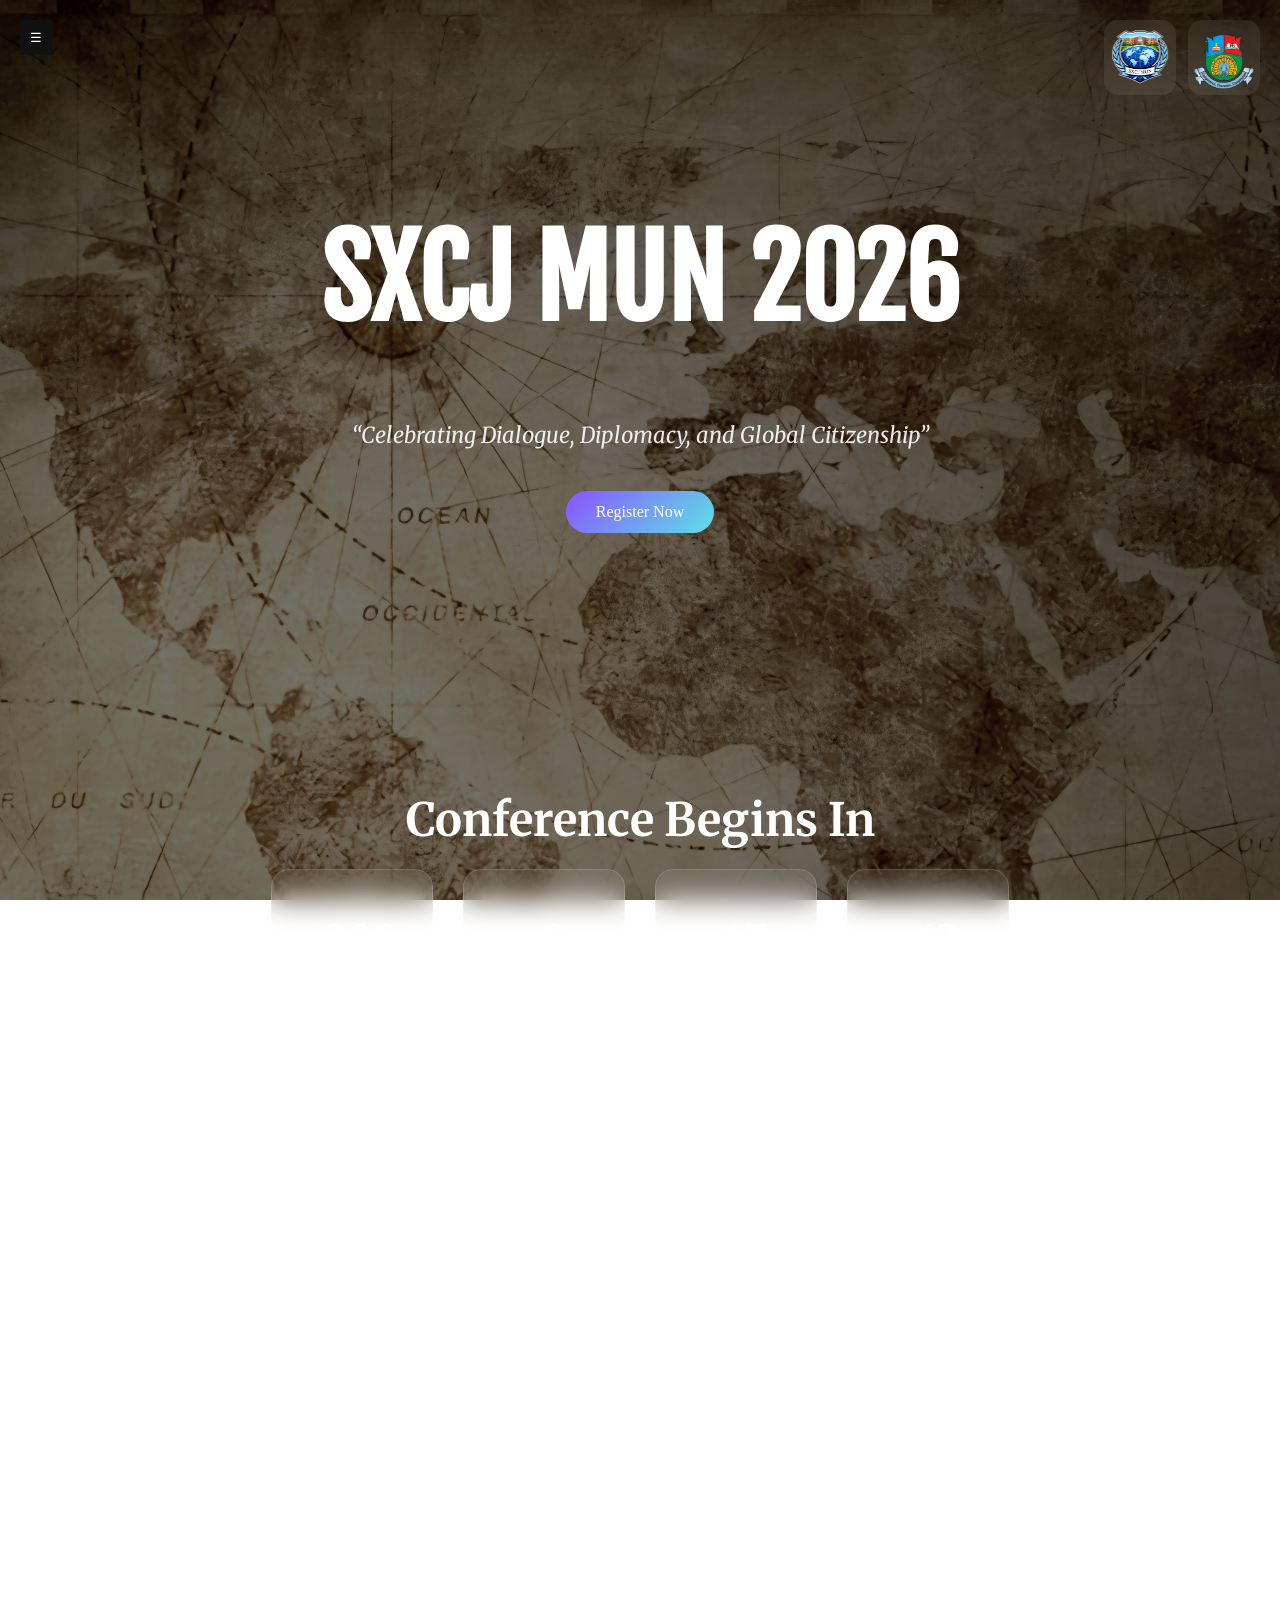
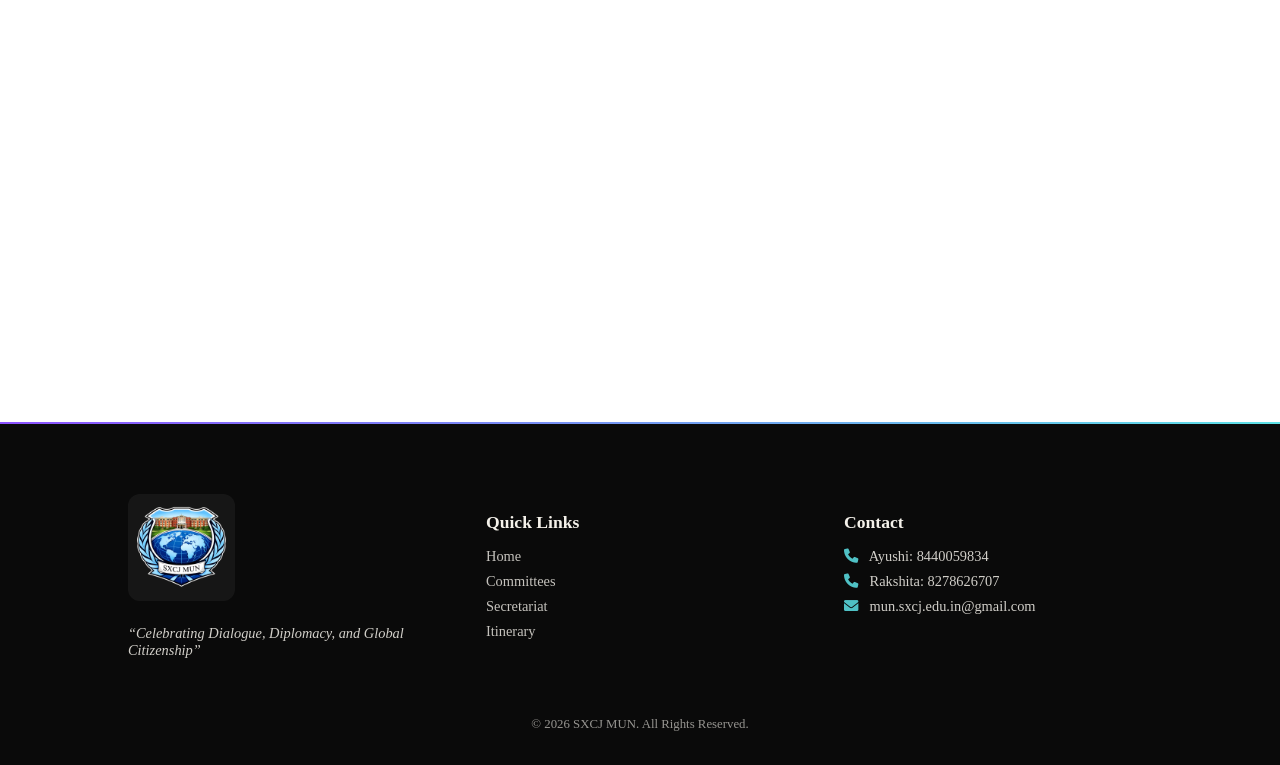
==== index.html @ 2cc781ab "Add files via upload" ====
<!DOCTYPE html>
<html>
<head>
<meta name="viewport" content="width=device-width, initial-scale=1.0">
<title>SXCJ MUN 2026</title>

<link rel="stylesheet" href="https://cdnjs.cloudflare.com/ajax/libs/font-awesome/6.0.0/css/all.min.css">
<link href="https://fonts.googleapis.com/css2?family=Fjalla+One&display=swap" rel="stylesheet">
<link href="https://fonts.googleapis.com/css2?family=Merriweather:ital,opsz,wght@0,18..144,300..900;1,18..144,300..900&display=swap" rel="stylesheet">
<link href="https://fonts.googleapis.com/css2?family=Noto+Serif+Hentaigana:wght@200..900&display=swap" rel="stylesheet">

<link rel="stylesheet" href="style.css">

<style>

/* BASE */
body {
  margin:0;
  font-family: 'Georgia', serif;
  color:#fff;
  scroll-behavior:smooth;
}

/* BACKGROUND */
.bg {
  position:fixed;
  top:0;
  left:0;
  width:100%;
  height:100%;
  background: url("IMG-20260430-WA0004.jpg") center/cover no-repeat;
  z-index:-2;
}

.bg::after {
  content:"";
  position:absolute;
  width:100%;
  height:100%;
  background:rgba(0,0,0,0.55);
}

/* GLASS */
.glass {
  background: rgba(255,255,255,0.08);
  backdrop-filter: blur(14px);
  border:1px solid rgba(255,255,255,0.15);
  border-radius:18px;
}

/* TOP LOGOS */
.top-logos {
  position: fixed;
  top: 20px;
  right: 20px;
  display: flex;
  gap: 12px;
  z-index: 1500;
}

.top-logos img {
  width: 60px;
  background: rgba(255,255,255,0.08);
  padding: 6px;
  border-radius: 14px;
  backdrop-filter: blur(8px);
  transition: 0.35s;
}

.top-logos img:hover {
  transform: translateY(-5px) scale(1.1);
  box-shadow: 0 12px 30px rgba(92,225,230,0.45);
}

/* SIDEBAR LOGO */
.logo-container {
  text-align:center;
  margin-bottom:35px;
}

.logo-container img {
  width:85px;
  background: rgba(255,255,255,0.08);
  padding:6px;
  border-radius:14px;
  backdrop-filter: blur(8px);
  transition:0.3s;
}

.logo-container img:hover {
  transform:scale(1.08);
  box-shadow:0 10px 25px rgba(140,82,255,0.4);
}

/* FOOTER LOGO */
.footer-logo {
  width:95px;
  margin-bottom:12px;
  background: rgba(255,255,255,0.05);
  padding:6px;
  border-radius:12px;
  transition:0.3s;
}

.footer-logo:hover {
  transform:scale(1.05);
  box-shadow:0 10px 25px rgba(255,255,255,0.25);
}

/* HEADER */
header {
  padding:140px 20px;
  text-align:center;
}

header h1 {
  font-family:"Fjalla One", sans-serif;
  font-size:108px;
}

header p {
  font-family:"Merriweather", serif;
  font-size:22px;
  font-style:italic;
  opacity:0.9;
}

/* TEXT */
h2 {
  font-family:"Merriweather", serif;
  font-size:46px;
  margin-bottom:20px;
}

.box h3 {
  font-family:"Noto Serif Hentaigana", serif;
  font-size:30px;
}

.box p,
section p {
  font-family:"Noto Serif Hentaigana", serif;
  font-size:18px;
  line-height:1.8;
}

/* BUTTON */
.btn {
  display:inline-block;
  margin-top:20px;
  padding:12px 30px;
  border-radius:30px;
  background:linear-gradient(135deg,#8c52ff,#5ce1e6);
  color:#fff;
  text-decoration:none;
}

/* SECTIONS */
section {
  padding:80px 20px;
  max-width:1000px;
  margin:auto;
}

/* COUNTDOWN */
#countdown {
  display:flex;
  justify-content:center;
  gap:30px;
  flex-wrap:wrap;
}

.time-box {
  width:160px;
  height:160px;
  display:flex;
  flex-direction:column;
  align-items:center;
  justify-content:center;
}

.time-box span {
  font-size:48px;
  font-weight:bold;
}

.label {
  font-size:18px;
}

/* CARDS */
.participate {
  display:flex;
  justify-content:center;
  flex-wrap:wrap;
  gap:30px;
}

.box {
  width:260px;
  padding:25px;
}

/* MOBILE */
@media (max-width:768px){
  .top-logos img { width:42px; }
}

</style>
</head>

<body>

<div class="bg"></div>

<!-- TOP RIGHT LOGOS -->
<div class="top-logos">
  <img src="logo1.png">
  <img src="logo2.png">
</div>

<button id="toggleBtn" onclick="toggleSidebar()">☰</button>

<div class="sidebar" id="sidebar">

  <!-- SIDEBAR LOGO -->
  <div class="logo-container">
    <img src="logo1.png">
  </div>

  <a href="index.html" class="active"><i class="fas fa-home"></i> Home</a>
  <a href="committees.html"><i class="fas fa-users"></i> Committees</a>
  <a href="secretariat.html"><i class="fas fa-user-tie"></i> Secretariat</a>
  <a href="itinerary.html"><i class="fas fa-user-tie"></i> Itinerary</a>
</div>

<div class="overlay" id="overlay" onclick="toggleSidebar()"></div>

<header>
  <h1>SXCJ MUN 2026</h1>
  <p>“Celebrating Dialogue, Diplomacy, and Global Citizenship”</p>
  <a class="btn">Register Now</a>
</header>

<section>
  <h2 style="text-align:center;">Conference Begins In</h2>

  <div id="countdown">
    <div class="time-box glass"><span id="days">0</span><div class="label">DAYS</div></div>
    <div class="time-box glass"><span id="hours">0</span><div class="label">HOURS</div></div>
    <div class="time-box glass"><span id="minutes">0</span><div class="label">MINUTES</div></div>
    <div class="time-box glass"><span id="seconds">0</span><div class="label">SECONDS</div></div>
  </div>
</section>

<section>
  <h2>About Us</h2>
  <div class="glass" style="padding:25px;">
    <p>
      SXCJ Model United Nations is a platform where diplomacy meets intellect...
    </p>
  </div>
</section>

<section>
  <h2>Why Participate?</h2>

  <div class="participate">
    <div class="box glass">
      <h3>Leadership</h3>
      <p>From driving negotiations...</p>
    </div>

    <div class="box glass">
      <h3>Exposure</h3>
      <p>SXCJ MUN is designed...</p>
    </div>

    <div class="box glass">
      <h3>Confidence</h3>
      <p>The transformation is undeniable...</p>
    </div>
  </div>
</section>

<footer class="footer">

  <div class="footer-container">

    <div class="footer-col">
      <img src="logo1.png" class="footer-logo">
      <p class="tagline">“Celebrating Dialogue, Diplomacy, and Global Citizenship”</p>
    </div>

    <div class="footer-col">
      <h3>Quick Links</h3>
      <a href="index.html">Home</a>
      <a href="committees.html">Committees</a>
      <a href="secretariat.html">Secretariat</a>
      <a href="itinerary.html">Itinerary</a>
    </div>

    <div class="footer-col">
      <h3>Contact</h3>
      <p><i class="fas fa-phone"></i> Ayushi: 8440059834</p>
      <p><i class="fas fa-phone"></i> Rakshita: 8278626707</p>
      <p><i class="fas fa-envelope"></i> mun.sxcj.edu.in@gmail.com</p>
    </div>

  </div>

  <div class="footer-bottom">
    <p>© 2026 SXCJ MUN. All Rights Reserved.</p>
  </div>

</footer>

<script>
function toggleSidebar(){
  document.getElementById("sidebar").classList.toggle("active");
  document.getElementById("overlay").classList.toggle("active");
}

var countDownDate = new Date("May 15, 2026 00:00:00").getTime();

setInterval(function(){
  var now = new Date().getTime();
  var d = countDownDate - now;

  document.getElementById("days").innerHTML = Math.floor(d/(1000*60*60*24));
  document.getElementById("hours").innerHTML = Math.floor((d%(1000*60*60*24))/(1000*60*60));
  document.getElementById("minutes").innerHTML = Math.floor((d%(1000*60*60))/(1000*60));
  document.getElementById("seconds").innerHTML = Math.floor((d%(1000*60))/1000);
},1000);
</script>

</body>
</html>
---- style.css ----
.footer {
  background: #0a0a0a;
  color: #f4f1ea;
  padding: 70px 10% 20px;
  border-top: 2px solid transparent;
  border-image: linear-gradient(to right, #8c52ff, #5ce1e6) 1;
}

.footer-container {
  display: flex;
  justify-content: space-between;
  flex-wrap: wrap;
  gap: 50px;
}

.footer-col {
  flex: 1;
  min-width: 220px;
}

/* BRAND */
.footer-col h2 {
  font-size: 1.8rem;
  margin-bottom: 10px;
}

.tagline {
  font-size: 0.95rem;
  opacity: 0.8;
  font-style: italic;
}

/* HEADINGS */
.footer-col h3 {
  margin-bottom: 15px;
  font-size: 1.1rem;
}

/* LINKS */
.footer-col a {
  display: block;
  color: #f4f1ea;
  text-decoration: none;
  margin: 8px 0;
  font-size: 0.9rem;
  opacity: 0.8;
  transition: 0.3s;
}

.footer-col a:hover {
  opacity: 1;
  color: #5ce1e6;
  transform: translateX(6px);
}

/* CONTACT TEXT */
.footer-col p {
  font-size: 0.9rem;
  margin: 8px 0;
  opacity: 0.85;
}

.footer-col i {
  margin-right: 8px;
  color: #5ce1e6;
}

/* INSTAGRAM SPECIAL */
.insta {
  margin-top: 10px;
}

.insta:hover {
  color: #8c52ff !important;
}

/* BOTTOM */
.footer-bottom {
  text-align: center;
  margin-top: 50px;
  font-size: 0.8rem;
  opacity: 0.6;
}

/* RESPONSIVE */
@media (max-width: 768px) {
  .footer-container {
    flex-direction: column;
    gap: 30px;
  }
}

/* SIDEBAR */
.sidebar {
  position: fixed;
  top: 0;
  left: 0;
  width: 220px;
  height: 100%;
  background: #111;
  padding: 40px 20px;
  transform: translateX(-100%);
  transition: 0.3s ease;
  z-index: 1000;
}

.sidebar.active {
  transform: translateX(0);
}

.sidebar .logo {
  color: #f4f1ea;
  margin-bottom: 40px;
}

.sidebar a {
  display: block;
  color: #f4f1ea;
  margin: 15px 0;
  text-decoration: none;
  transition: 0.3s;
  font-size: 20px;
  opacity: 0.8;
}

.sidebar a:hover {
  opacity: 1;
  transform: translateX(5px);
}

.sidebar a.active {
  color:#c2a47e;
  font-weight:bold;
}

/* TOGGLE BUTTON */
#toggleBtn {
  position: fixed;
  top: 20px;
  left: 20px;
  z-index: 2000;
  background: #111;
  color: white;
  border: none;
  padding: 10px;
  cursor: pointer;
}

/* OVERLAY */
.overlay {
  position: fixed;
  inset: 0;
  background: rgba(0,0,0,0.5);

  opacity: 0;
  pointer-events: none;
  transition: 0.3s;

  z-index: 900;
}

.overlay.active {
  opacity: 1;
  pointer-events: all;
}

/* MOBILE OPTIMIZATION */
@media (max-width: 768px) {
  .sidebar {
    width: 75%;
  }
}

/* GLOBAL BACKGROUND */
body {
  margin: 0;
  font-family: 'Georgia', serif;
  color: #111;

  background: linear-gradient(rgba(244,241,234,0.88), rgba(235,231,222,0.92)),
              url('IMG-20260430-WA0004.jpg') no-repeat center center / cover;

  background-attachment: fixed; /* parallax effect */
}

/* OPTIONAL: SMOOTHER SCROLL LOOK */
body::before {
  content: "";
  position: fixed;
  top: -10%;
  left: -10%;
  width: 120%;
  height: 120%;
  background: url('bg.jpg') no-repeat center center / cover;
  opacity: 0.15;
  z-index: -1;
  animation: slowMove 40s linear infinite;
}

/* VERY SUBTLE MOTION */
@keyframes slowMove {
  0% { transform: scale(1) translateY(0); }
  50% { transform: scale(1.05) translateY(-20px); }
  100% { transform: scale(1) translateY(0); }
}
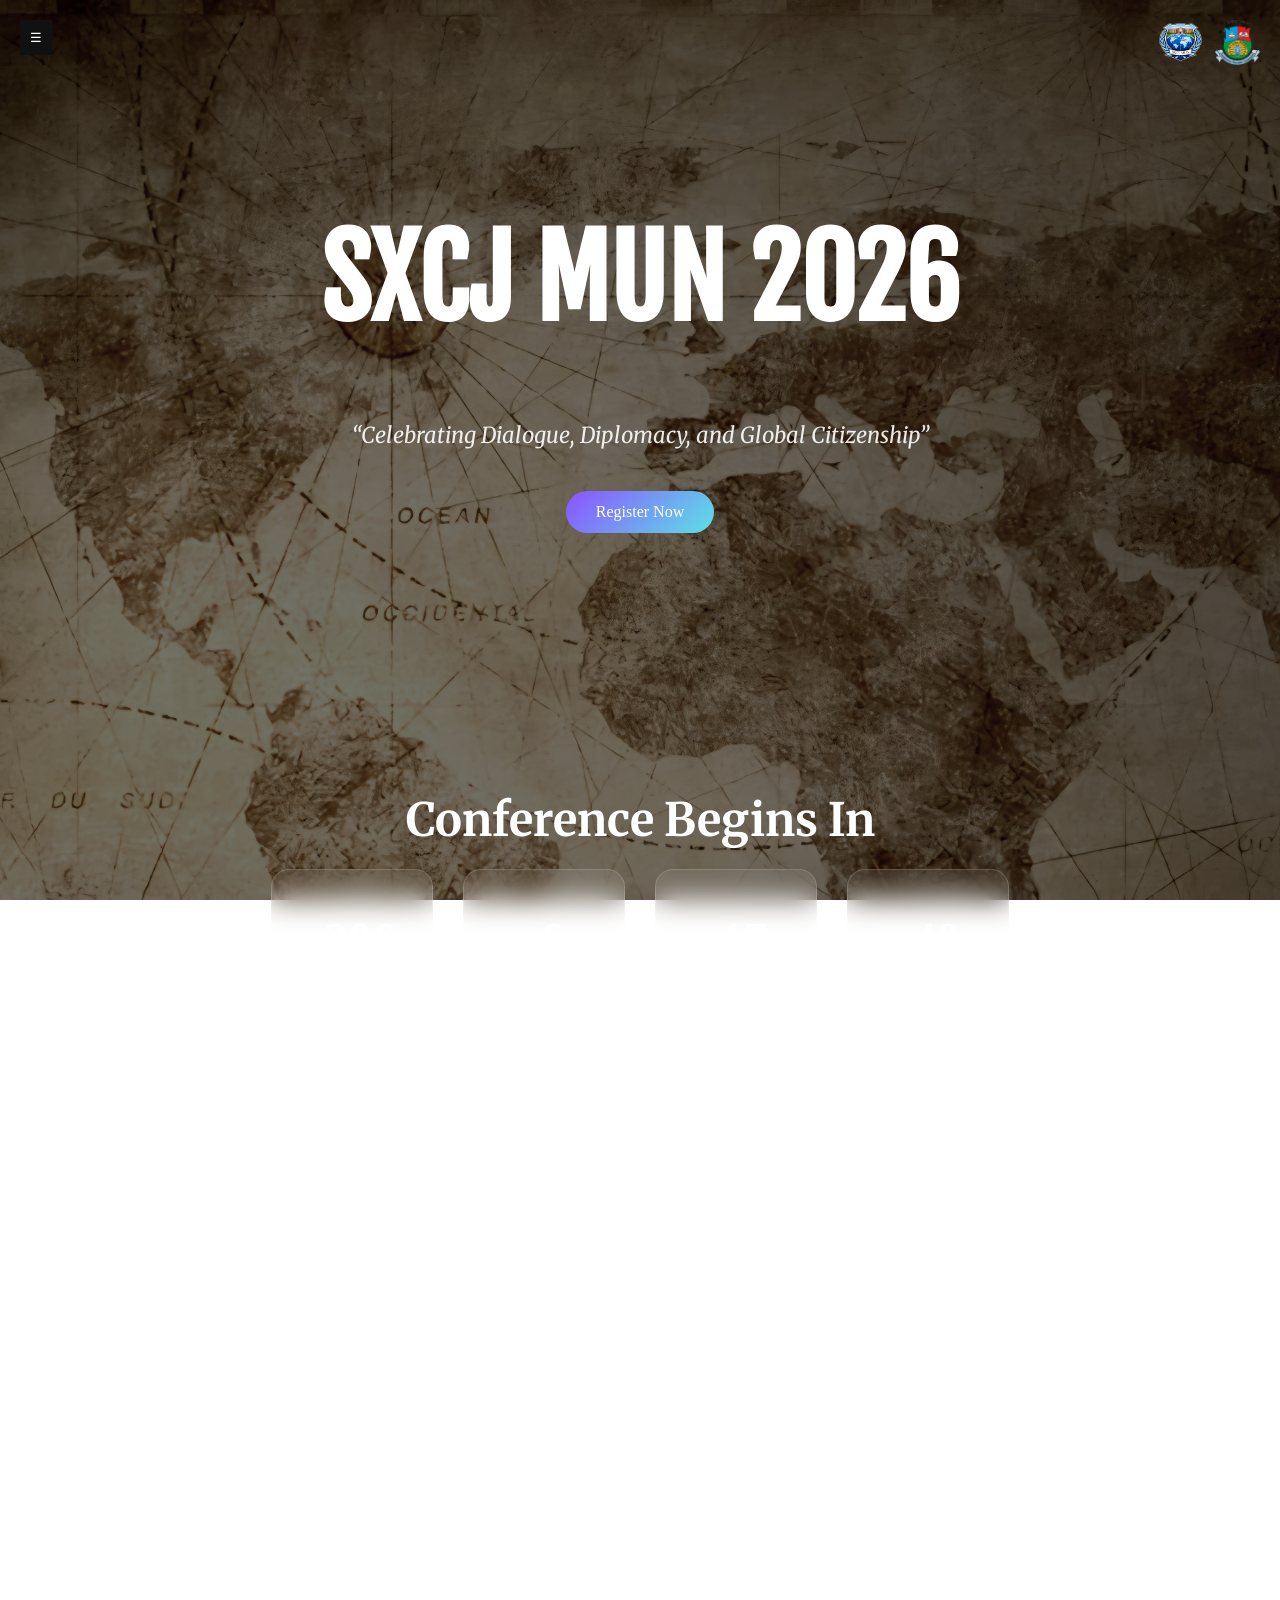
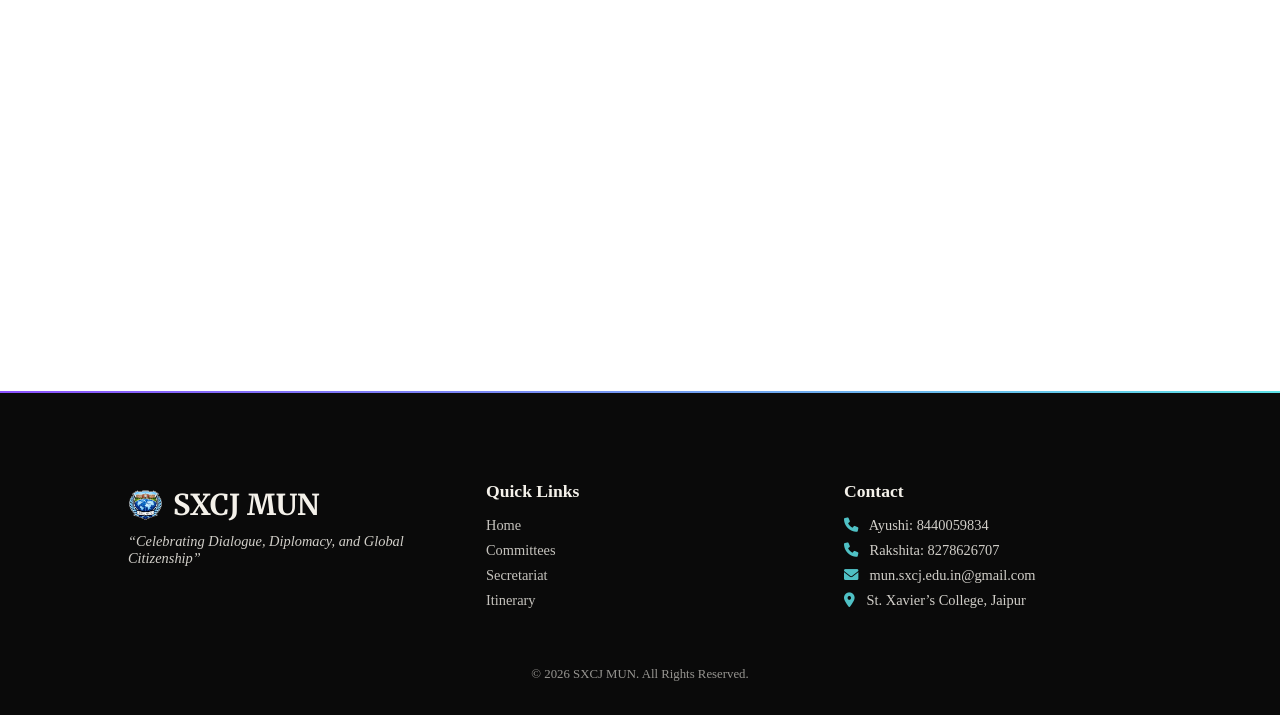
==== commit 55663ed9: "Add files via upload" ====
--- a/index.html
+++ b/index.html
@@ -5,9 +5,10 @@
 <title>SXCJ MUN 2026</title>
 
 <link rel="stylesheet" href="https://cdnjs.cloudflare.com/ajax/libs/font-awesome/6.0.0/css/all.min.css">
+
 <link href="https://fonts.googleapis.com/css2?family=Fjalla+One&display=swap" rel="stylesheet">
-<link href="https://fonts.googleapis.com/css2?family=Merriweather:ital,opsz,wght@0,18..144,300..900;1,18..144,300..900&display=swap" rel="stylesheet">
-<link href="https://fonts.googleapis.com/css2?family=Noto+Serif+Hentaigana:wght@200..900&display=swap" rel="stylesheet">
+<link href="https://fonts.googleapis.com/css2?family=Merriweather&display=swap" rel="stylesheet">
+<link href="https://fonts.googleapis.com/css2?family=Noto+Serif+Hentaigana&display=swap" rel="stylesheet">
 
 <link rel="stylesheet" href="style.css">
 
@@ -40,6 +41,42 @@
   background:rgba(0,0,0,0.55);
 }
 
+/* LOGO COMMON */
+.logo-img {
+  width:35px;
+  height:35px;
+  object-fit:contain;
+  margin-right:10px;
+  transition:0.3s;
+}
+
+.logo-img:hover {
+  transform:scale(1.1);
+  filter: drop-shadow(0 0 8px rgba(140,82,255,0.7));
+}
+
+/* TOP RIGHT LOGOS */
+.top-logos {
+  position:fixed;
+  top:20px;
+  right:20px;
+  display:flex;
+  gap:12px;
+  z-index:2000;
+}
+
+.top-logos img {
+  width:45px;
+  height:45px;
+  border-radius:10px;
+  transition:0.3s;
+}
+
+.top-logos img:hover {
+  transform:scale(1.15);
+  box-shadow:0 0 20px rgba(92,225,230,0.7);
+}
+
 /* GLASS */
 .glass {
   background: rgba(255,255,255,0.08);
@@ -48,65 +85,6 @@
   border-radius:18px;
 }
 
-/* TOP LOGOS */
-.top-logos {
-  position: fixed;
-  top: 20px;
-  right: 20px;
-  display: flex;
-  gap: 12px;
-  z-index: 1500;
-}
-
-.top-logos img {
-  width: 60px;
-  background: rgba(255,255,255,0.08);
-  padding: 6px;
-  border-radius: 14px;
-  backdrop-filter: blur(8px);
-  transition: 0.35s;
-}
-
-.top-logos img:hover {
-  transform: translateY(-5px) scale(1.1);
-  box-shadow: 0 12px 30px rgba(92,225,230,0.45);
-}
-
-/* SIDEBAR LOGO */
-.logo-container {
-  text-align:center;
-  margin-bottom:35px;
-}
-
-.logo-container img {
-  width:85px;
-  background: rgba(255,255,255,0.08);
-  padding:6px;
-  border-radius:14px;
-  backdrop-filter: blur(8px);
-  transition:0.3s;
-}
-
-.logo-container img:hover {
-  transform:scale(1.08);
-  box-shadow:0 10px 25px rgba(140,82,255,0.4);
-}
-
-/* FOOTER LOGO */
-.footer-logo {
-  width:95px;
-  margin-bottom:12px;
-  background: rgba(255,255,255,0.05);
-  padding:6px;
-  border-radius:12px;
-  transition:0.3s;
-}
-
-.footer-logo:hover {
-  transform:scale(1.05);
-  box-shadow:0 10px 25px rgba(255,255,255,0.25);
-}
-
 /* HEADER */
 header {
   padding:140px 20px;
@@ -114,34 +92,22 @@
 }
 
 header h1 {
-  font-family:"Fjalla One", sans-serif;
+  font-family: "Fjalla One", sans-serif;
   font-size:108px;
 }
 
 header p {
-  font-family:"Merriweather", serif;
+  font-family: "Merriweather", serif;
   font-size:22px;
+  opacity:0.9;
   font-style:italic;
-  opacity:0.9;
-}
-
-/* TEXT */
+}
+
+/* HEADINGS */
 h2 {
-  font-family:"Merriweather", serif;
+  font-family: "Merriweather", serif;
   font-size:46px;
   margin-bottom:20px;
-}
-
-.box h3 {
-  font-family:"Noto Serif Hentaigana", serif;
-  font-size:30px;
-}
-
-.box p,
-section p {
-  font-family:"Noto Serif Hentaigana", serif;
-  font-size:18px;
-  line-height:1.8;
 }
 
 /* BUTTON */
@@ -153,6 +119,11 @@
   background:linear-gradient(135deg,#8c52ff,#5ce1e6);
   color:#fff;
   text-decoration:none;
+  transition:0.3s;
+}
+
+.btn:hover {
+  transform:translateY(-4px);
 }
 
 /* SECTIONS */
@@ -177,6 +148,11 @@
   flex-direction:column;
   align-items:center;
   justify-content:center;
+  transition:0.3s;
+}
+
+.time-box:hover {
+  transform:translateY(-8px) scale(1.05);
 }
 
 .time-box span {
@@ -186,6 +162,7 @@
 
 .label {
   font-size:18px;
+  opacity:0.8;
 }
 
 /* CARDS */
@@ -199,11 +176,32 @@
 .box {
   width:260px;
   padding:25px;
-}
-
-/* MOBILE */
-@media (max-width:768px){
-  .top-logos img { width:42px; }
+  transition:0.3s;
+}
+
+.box:hover {
+  transform:translateY(-10px) scale(1.03);
+}
+
+.box h3 {
+  font-family: "Noto Serif Hentaigana", serif;
+  font-size:30px;
+}
+
+.box p {
+  font-family: "Noto Serif Hentaigana", serif;
+  font-size:18px;
+}
+
+/* SIDEBAR LOGO ALIGN */
+.logo {
+  display:flex;
+  align-items:center;
+}
+
+.footer-col h2 {
+  display:flex;
+  align-items:center;
 }
 
 </style>
@@ -221,12 +219,12 @@
 
 <button id="toggleBtn" onclick="toggleSidebar()">☰</button>
 
+<!-- SIDEBAR -->
 <div class="sidebar" id="sidebar">
-
-  <!-- SIDEBAR LOGO -->
-  <div class="logo-container">
-    <img src="logo1.png">
-  </div>
+  <h2 class="logo">
+    <img src="logo1.png" class="logo-img">
+    SXCJ
+  </h2>
 
   <a href="index.html" class="active"><i class="fas fa-home"></i> Home</a>
   <a href="committees.html"><i class="fas fa-users"></i> Committees</a>
@@ -236,12 +234,14 @@
 
 <div class="overlay" id="overlay" onclick="toggleSidebar()"></div>
 
+<!-- HEADER -->
 <header>
   <h1>SXCJ MUN 2026</h1>
   <p>“Celebrating Dialogue, Diplomacy, and Global Citizenship”</p>
   <a class="btn">Register Now</a>
 </header>
 
+<!-- COUNTDOWN -->
 <section>
   <h2 style="text-align:center;">Conference Begins In</h2>
 
@@ -253,6 +253,7 @@
   </div>
 </section>
 
+<!-- ABOUT -->
 <section>
   <h2>About Us</h2>
   <div class="glass" style="padding:25px;">
@@ -262,33 +263,37 @@
   </div>
 </section>
 
+<!-- WHY -->
 <section>
   <h2>Why Participate?</h2>
 
   <div class="participate">
     <div class="box glass">
       <h3>Leadership</h3>
-      <p>From driving negotiations...</p>
+      <p>Drive negotiations and shape outcomes.</p>
     </div>
 
     <div class="box glass">
       <h3>Exposure</h3>
-      <p>SXCJ MUN is designed...</p>
+      <p>Engage with diverse global perspectives.</p>
     </div>
 
     <div class="box glass">
       <h3>Confidence</h3>
-      <p>The transformation is undeniable...</p>
+      <p>Speak with clarity and conviction.</p>
     </div>
   </div>
 </section>
 
+<!-- FOOTER -->
 <footer class="footer">
-
   <div class="footer-container">
 
     <div class="footer-col">
-      <img src="logo1.png" class="footer-logo">
+      <h2>
+        <img src="logo1.png" class="logo-img">
+        SXCJ MUN
+      </h2>
       <p class="tagline">“Celebrating Dialogue, Diplomacy, and Global Citizenship”</p>
     </div>
 
@@ -305,6 +310,7 @@
       <p><i class="fas fa-phone"></i> Ayushi: 8440059834</p>
       <p><i class="fas fa-phone"></i> Rakshita: 8278626707</p>
       <p><i class="fas fa-envelope"></i> mun.sxcj.edu.in@gmail.com</p>
+      <p><i class="fas fa-map-marker-alt"></i> St. Xavier’s College, Jaipur</p>
     </div>
 
   </div>
@@ -312,7 +318,6 @@
   <div class="footer-bottom">
     <p>© 2026 SXCJ MUN. All Rights Reserved.</p>
   </div>
-
 </footer>
 
 <script>
@@ -321,6 +326,7 @@
   document.getElementById("overlay").classList.toggle("active");
 }
 
+/* COUNTDOWN */
 var countDownDate = new Date("May 15, 2026 00:00:00").getTime();
 
 setInterval(function(){
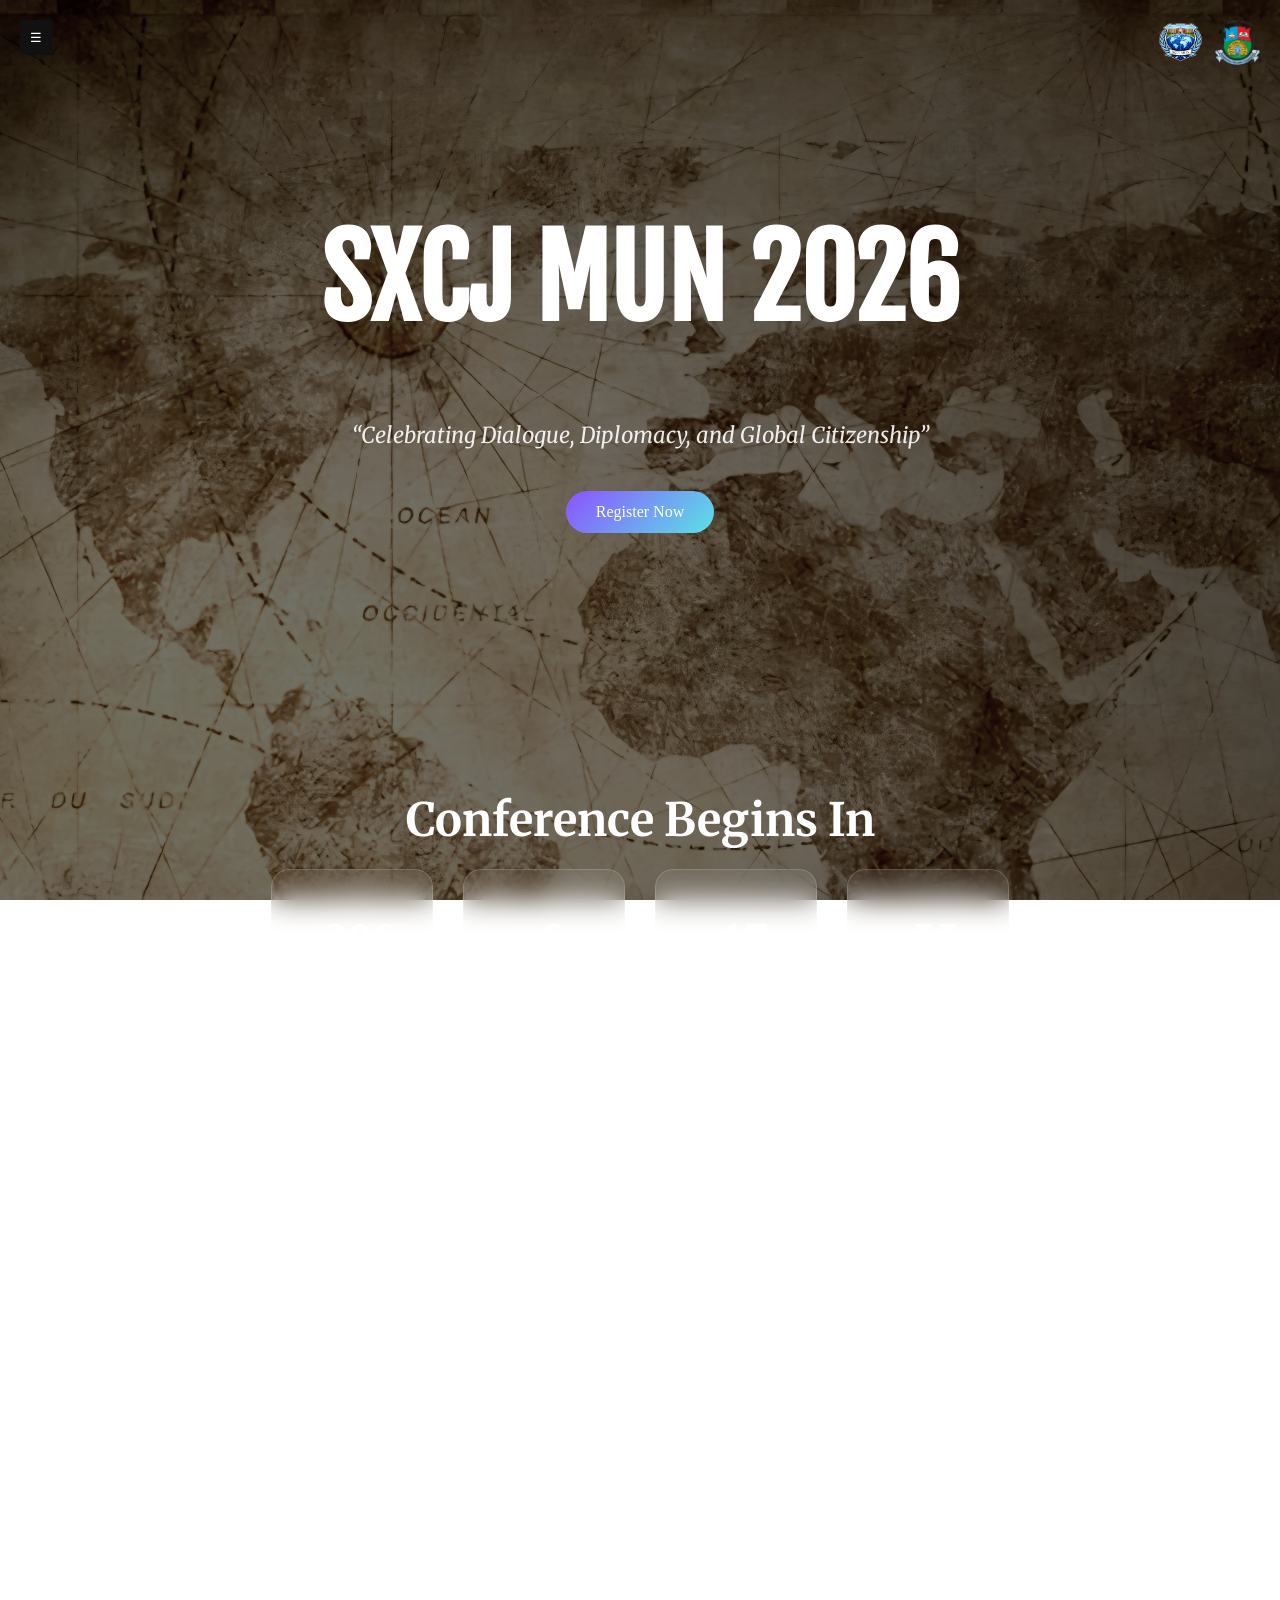
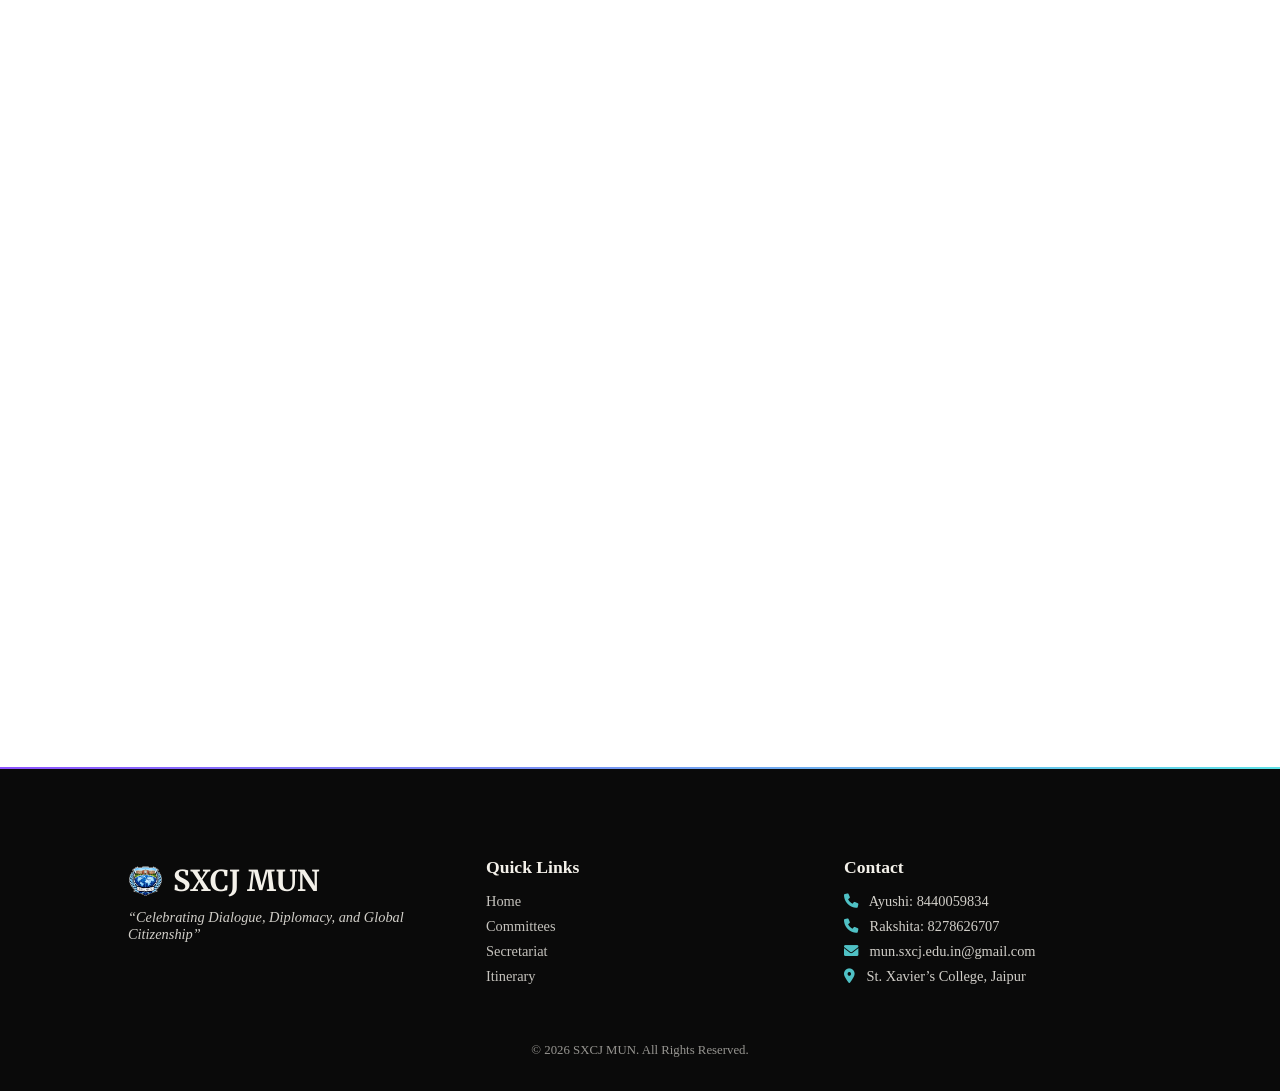
==== commit 6131408a: "Add files via upload" ====
--- a/index.html
+++ b/index.html
@@ -229,7 +229,7 @@
   <a href="index.html" class="active"><i class="fas fa-home"></i> Home</a>
   <a href="committees.html"><i class="fas fa-users"></i> Committees</a>
   <a href="secretariat.html"><i class="fas fa-user-tie"></i> Secretariat</a>
-  <a href="itinerary.html"><i class="fas fa-user-tie"></i> Itinerary</a>
+  <a href="itinerary.html"><i class="fas fa-clock"></i> Itinerary</a>
 </div>
 
 <div class="overlay" id="overlay" onclick="toggleSidebar()"></div>
@@ -258,8 +258,15 @@
   <h2>About Us</h2>
   <div class="glass" style="padding:25px;">
     <p>
-      SXCJ Model United Nations is a platform where diplomacy meets intellect...
+      SXCJ Model United Nations is a platform where diplomacy meets intellect, creating an environment that goes far beyond conventional discussions. It brings together individuals who are not only aware of global affairs but are also eager to engage with them in a meaningful and analytical way. Here, delegates step into the roles of international representatives, immersing themselves in the complexities of world politics, policy-making, and negotiation.
     </p>
+     <p>
+ Throughout the conference, delegates engage deeply with pressing global issues, examining them from multiple perspectives and understanding the nuances that shape international decisions. The emphasis is not just on speaking, but on listening, evaluating, and responding with clarity and purpose. Debates are dynamic and thought-provoking, encouraging participants to challenge ideas, defend their positions, and adapt to evolving discussions.
+    </p>
+     <p>
+      At its core, SXCJ Model United Nations is a space where ideas are tested, perspectives are broadened, and individuals grow into more confident, informed, and articulate thinkers.
+    </p>
+
   </div>
 </section>
 
@@ -270,17 +277,17 @@
   <div class="participate">
     <div class="box glass">
       <h3>Leadership</h3>
-      <p>Drive negotiations and shape outcomes.</p>
+      <p>From driving negotiations to shaping resolutions that actually reflect your ideas, you’ll find yourself making decisions, influencing others, and taking charge in ways that feel real and impactful.</p>
     </div>
 
     <div class="box glass">
       <h3>Exposure</h3>
-      <p>Engage with diverse global perspectives.</p>
+      <p>SXCJ MUN is designed to push you beyond the familiar. You won’t just discuss global issues, you’ll engage with diverse perspectives, challenge your assumptions, and learn to think like a diplomat.</p>
     </div>
 
     <div class="box glass">
       <h3>Confidence</h3>
-      <p>Speak with clarity and conviction.</p>
+      <p>The transformation is undeniable. The first speech might feel intimidating, but by the end, you’ll be speaking with clarity, conviction, and presence. You’ll learn to defend your ideas, handle pressure, and own your voice.</p>
     </div>
   </div>
 </section>
--- a/style.css
+++ b/style.css
@@ -202,4 +202,29 @@
   0% { transform: scale(1) translateY(0); }
   50% { transform: scale(1.05) translateY(-20px); }
   100% { transform: scale(1) translateY(0); }
-}+}
+
+/* LOGO COMMON */
+.logo-img {
+  width:35px;
+  height:35px;
+  object-fit:contain;
+  margin-right:10px;
+  transition:0.3s;
+}
+
+.logo-img:hover {
+  transform:scale(1.1);
+  filter: drop-shadow(0 0 8px rgba(140,82,255,0.7));
+}
+
+/* SIDEBAR LOGO ALIGN */
+.logo {
+  display:flex;
+  align-items:center;
+}
+
+.footer-col h2 {
+  display:flex;
+  align-items:center;
+}
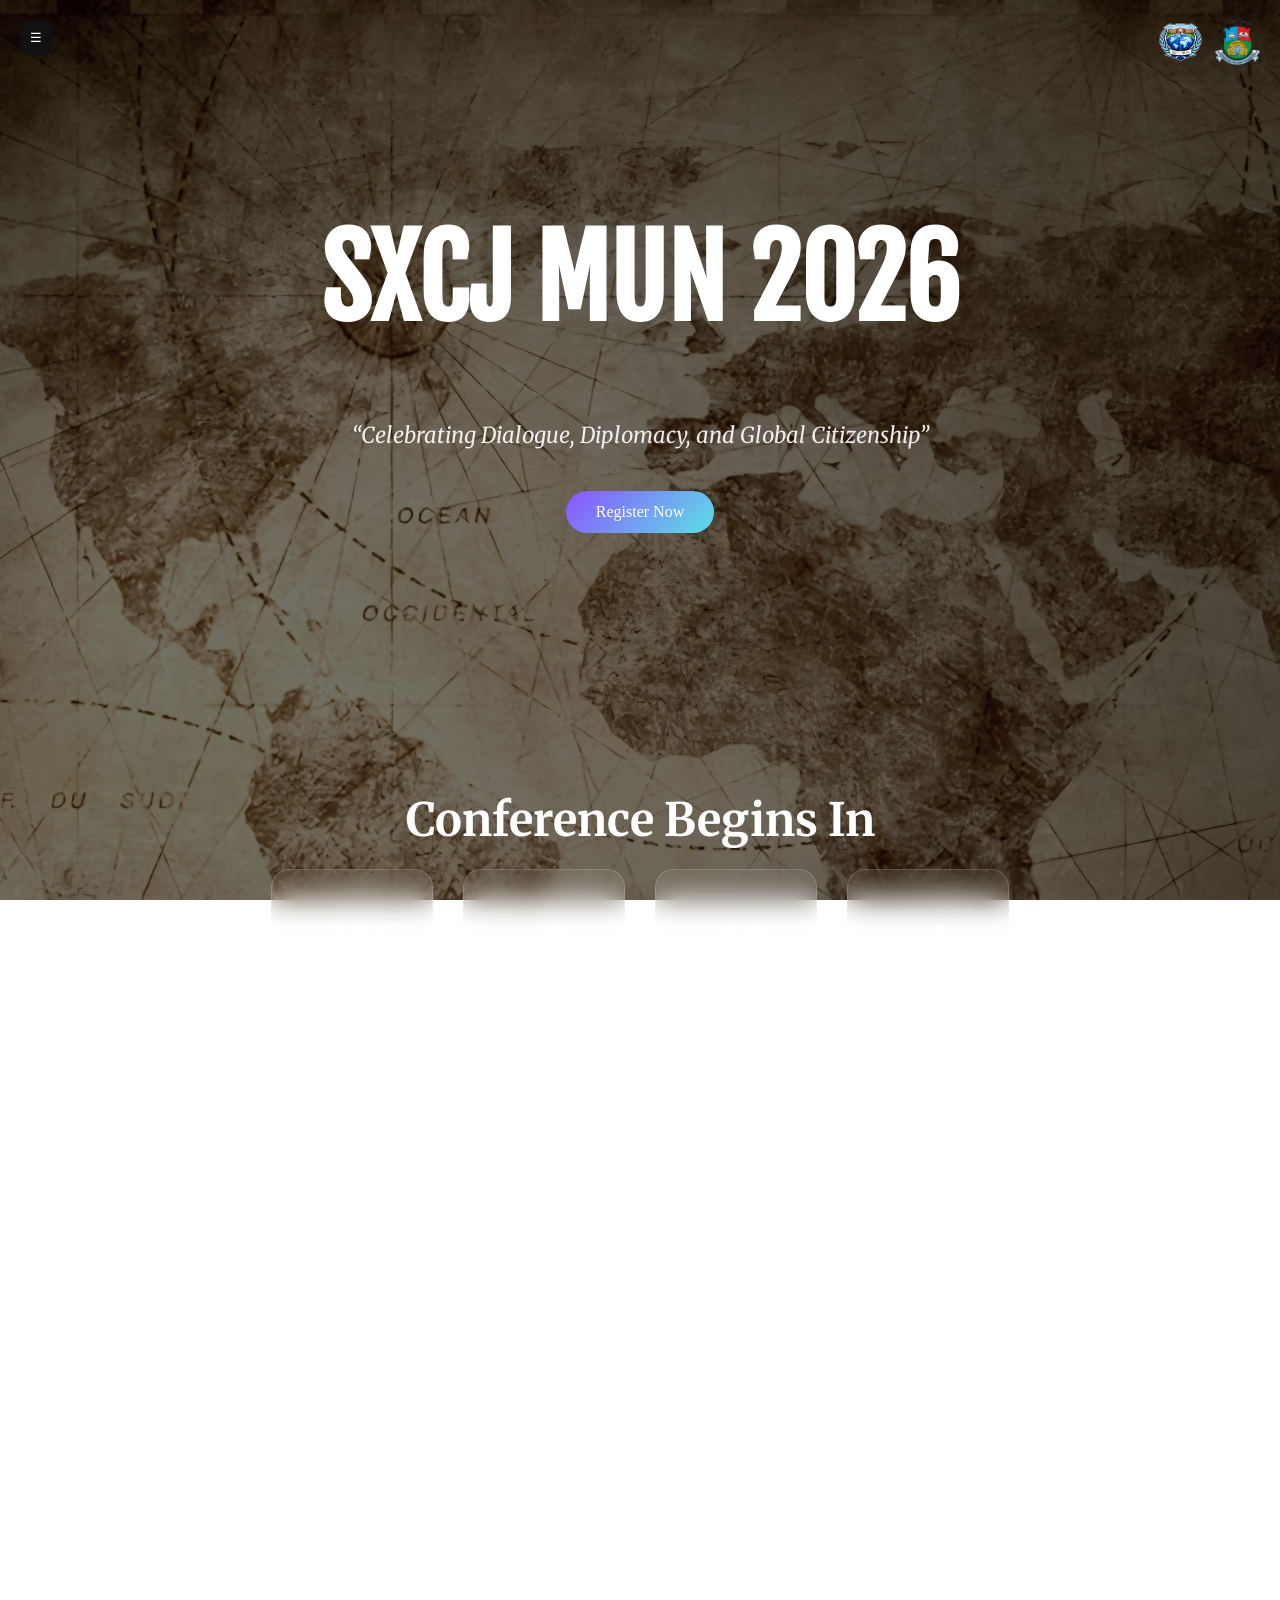
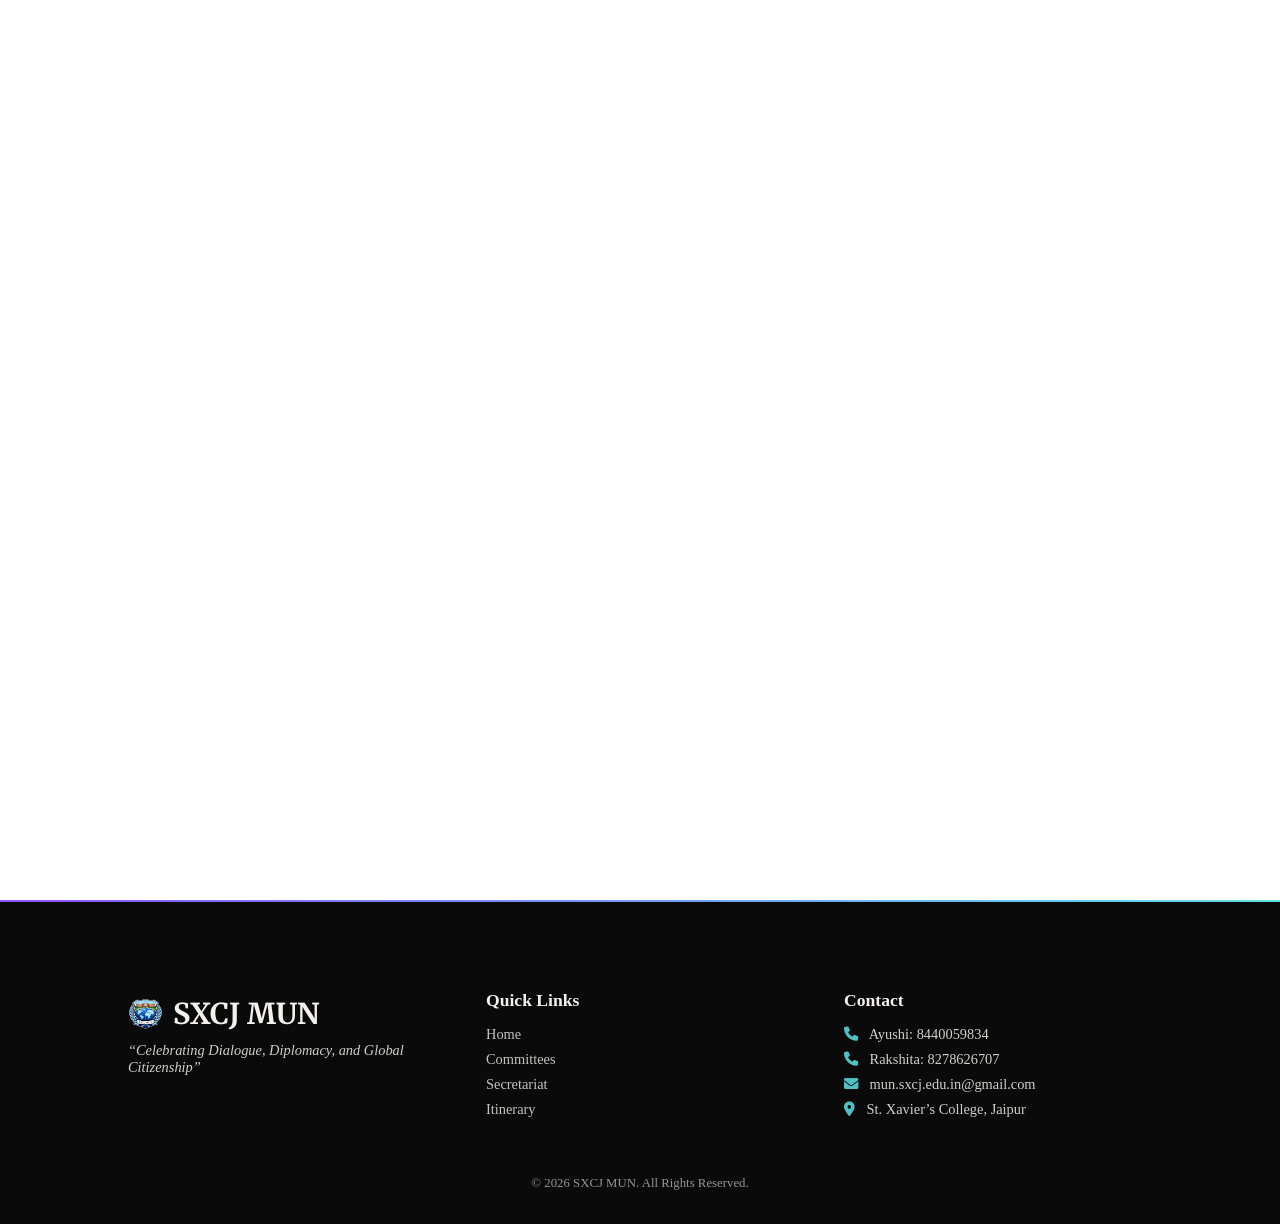
==== commit cbeffbd9: "Add files via upload" ====
--- a/index.html
+++ b/index.html
@@ -102,6 +102,13 @@
   opacity:0.9;
   font-style:italic;
 }
+
+section p { 
+  font-family: "Noto Serif Hentaigana", serif; 
+  font-optical-sizing: auto; 
+  font-weight: 30; 
+  line-height: 1.8; 
+  opacity: 0.9; }
 
 /* HEADINGS */
 h2 {
--- a/style.css
+++ b/style.css
@@ -20,6 +20,8 @@
 
 /* BRAND */
 .footer-col h2 {
+  display: flex;
+  align-items: center;
   font-size: 1.8rem;
   margin-bottom: 10px;
 }
@@ -109,8 +111,11 @@
 }
 
 .sidebar .logo {
+  display: flex;
+  align-items: center;
   color: #f4f1ea;
   margin-bottom: 40px;
+  font-size: 22px;
 }
 
 .sidebar a {
@@ -144,19 +149,21 @@
   border: none;
   padding: 10px;
   cursor: pointer;
+  border-radius: 8px;
 }
 
 /* OVERLAY */
 .overlay {
   position: fixed;
-  inset: 0;
+  top: 0;
+  left: 0;
+  width: 100%;
+  height: 100%;
   background: rgba(0,0,0,0.5);
-
   opacity: 0;
   pointer-events: none;
   transition: 0.3s;
-
-  z-index: 900;
+  z-index: 999;
 }
 
 .overlay.active {
@@ -204,27 +211,20 @@
   100% { transform: scale(1) translateY(0); }
 }
 
-/* LOGO COMMON */
+
+/* ============================= */
+/* LOGO (UNIVERSAL) */
+/* ============================= */
+
 .logo-img {
-  width:35px;
-  height:35px;
-  object-fit:contain;
-  margin-right:10px;
-  transition:0.3s;
+  width: 32px;
+  height: 32px;
+  object-fit: contain;
+  margin-right: 10px;
+  transition: 0.3s ease;
 }
 
 .logo-img:hover {
-  transform:scale(1.1);
-  filter: drop-shadow(0 0 8px rgba(140,82,255,0.7));
-}
-
-/* SIDEBAR LOGO ALIGN */
-.logo {
-  display:flex;
-  align-items:center;
-}
-
-.footer-col h2 {
-  display:flex;
-  align-items:center;
-}
+  transform: scale(1.12);
+  filter: drop-shadow(0 0 10px rgba(140,82,255,0.8));
+}
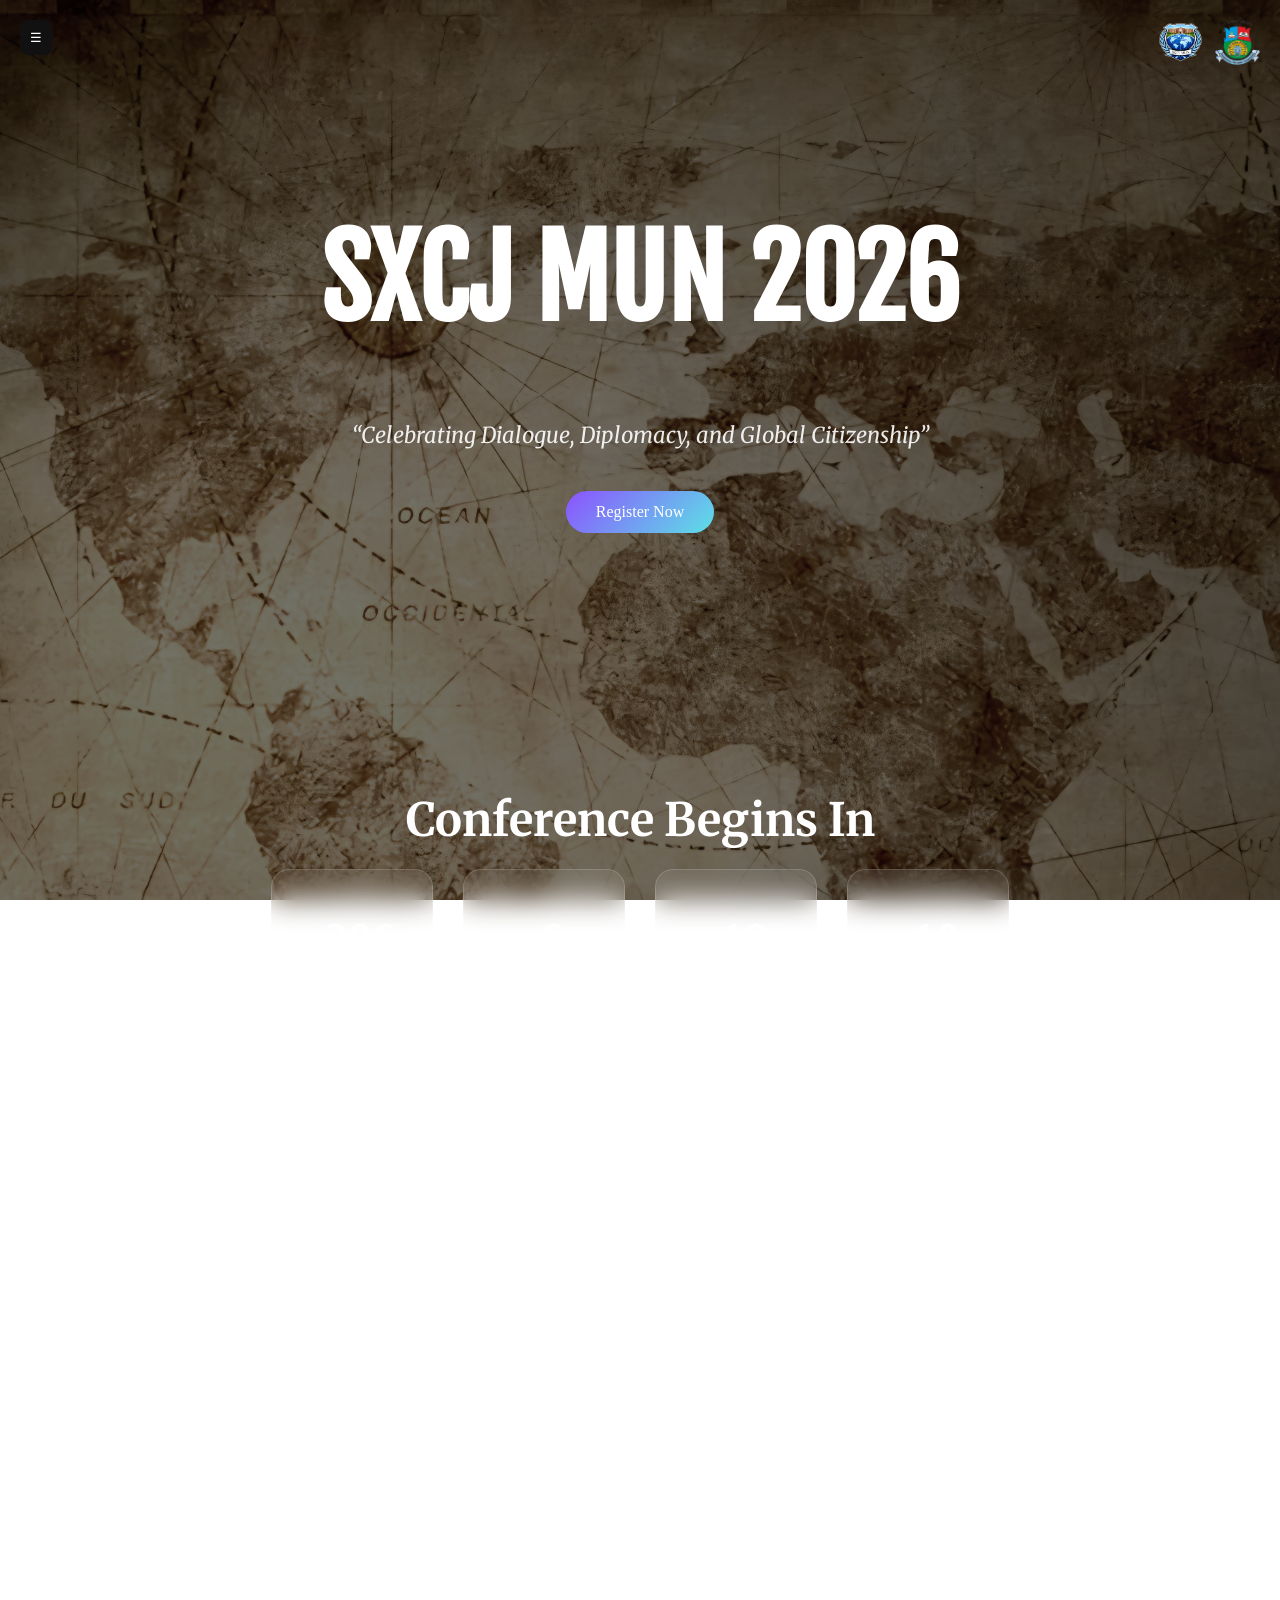
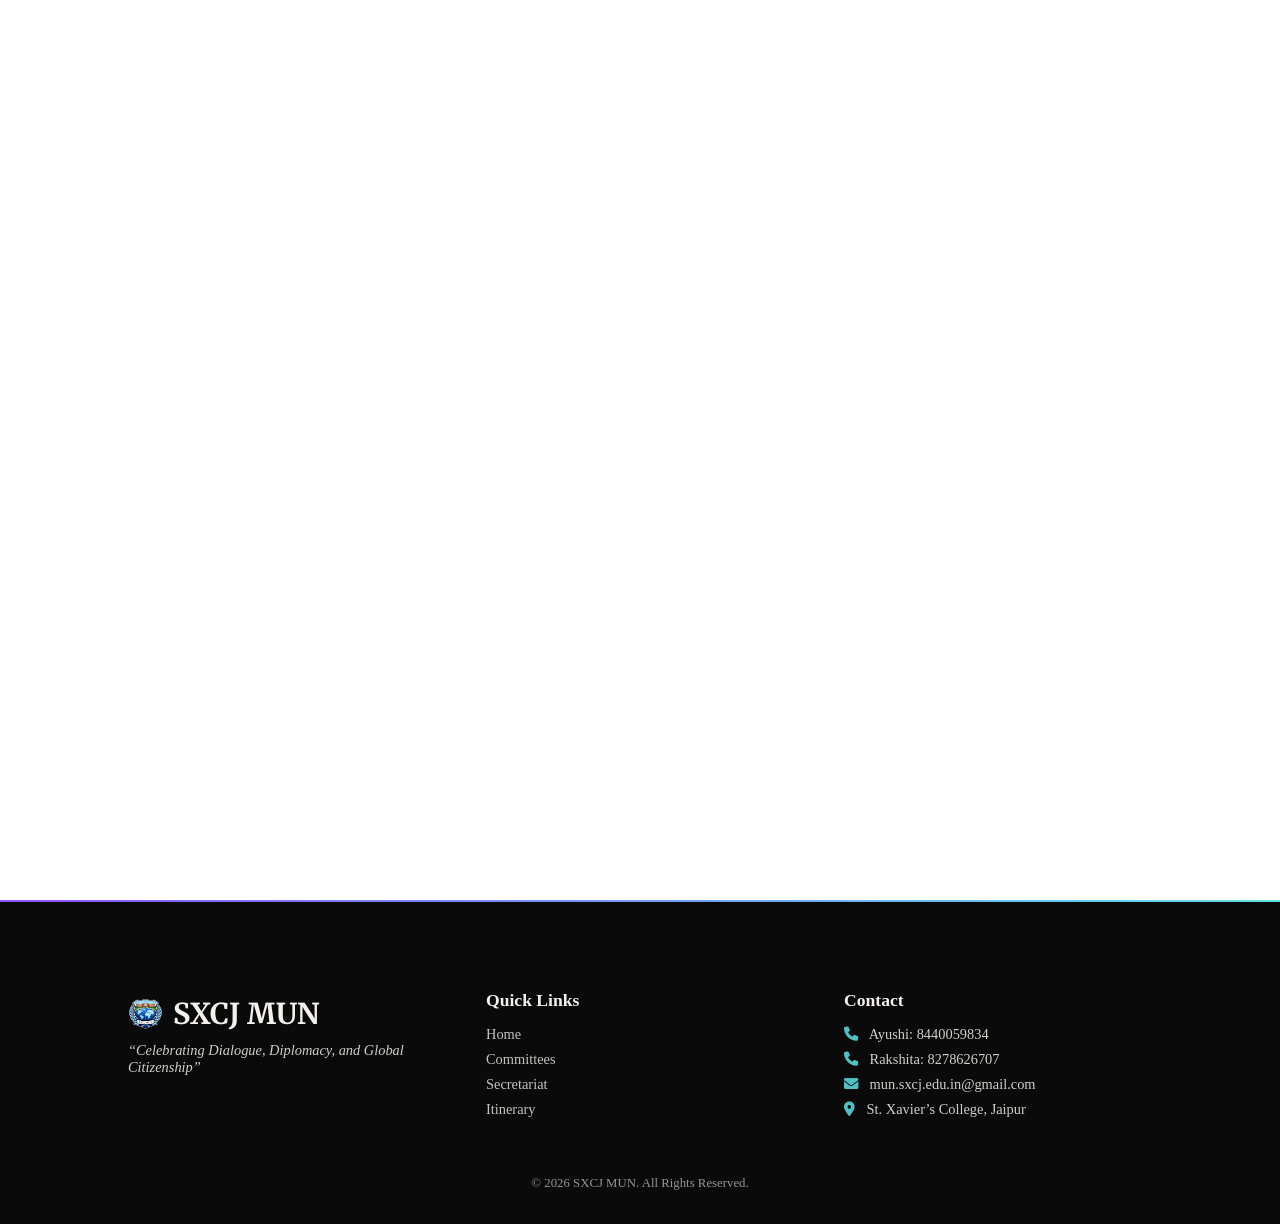
==== commit c31c4651: "Add files via upload" ====
--- a/index.html
+++ b/index.html
@@ -129,6 +129,10 @@
   transition:0.3s;
 }
 
+.btn:active {
+  transform: scale(0.95);
+}
+
 .btn:hover {
   transform:translateY(-4px);
 }
@@ -237,6 +241,11 @@
   <a href="committees.html"><i class="fas fa-users"></i> Committees</a>
   <a href="secretariat.html"><i class="fas fa-user-tie"></i> Secretariat</a>
   <a href="itinerary.html"><i class="fas fa-clock"></i> Itinerary</a>
+
+  <!-- REGISTER BUTTON -->
+  <a href="https://forms.gle/abc123xyz" target="_blank" class="sidebar-btn">
+    Register Now
+  </a>
 </div>
 
 <div class="overlay" id="overlay" onclick="toggleSidebar()"></div>
@@ -245,7 +254,9 @@
 <header>
   <h1>SXCJ MUN 2026</h1>
   <p>“Celebrating Dialogue, Diplomacy, and Global Citizenship”</p>
-  <a class="btn">Register Now</a>
+  <a href="https://forms.gle/abc123xyz" class="btn" target="_blank">
+  Register Now
+  </a>
 </header>
 
 <!-- COUNTDOWN -->
--- a/style.css
+++ b/style.css
@@ -227,4 +227,51 @@
 .logo-img:hover {
   transform: scale(1.12);
   filter: drop-shadow(0 0 10px rgba(140,82,255,0.8));
+}
+
+/* SIDEBAR REGISTER BUTTON */
+.sidebar-btn {
+  display: block;
+  margin-top: 25px;
+  padding: 12px;
+  text-align: center;
+  border-radius: 30px;
+
+  background: linear-gradient(135deg, #8c52ff, #5ce1e6);
+  color: white;
+  text-decoration: none;
+  font-weight: 500;
+
+  transition: 0.3s ease;
+}
+
+/* HOVER EFFECT */
+.sidebar-btn:hover {
+  transform: translateY(-3px) scale(1.03);
+  box-shadow: 0 0 15px rgba(92,225,230,0.6);
+}
+
+/* CLICK EFFECT */
+.sidebar-btn:active {
+  transform: scale(0.96);
+}
+
+.sidebar-btn {
+  position: relative;
+  overflow: hidden;
+}
+
+.sidebar-btn::after {
+  content: "";
+  position: absolute;
+  top: 0;
+  left: -100%;
+  width: 100%;
+  height: 100%;
+  background: rgba(255,255,255,0.2);
+  transition: 0.4s;
+}
+
+.sidebar-btn:hover::after {
+  left: 100%;
 }
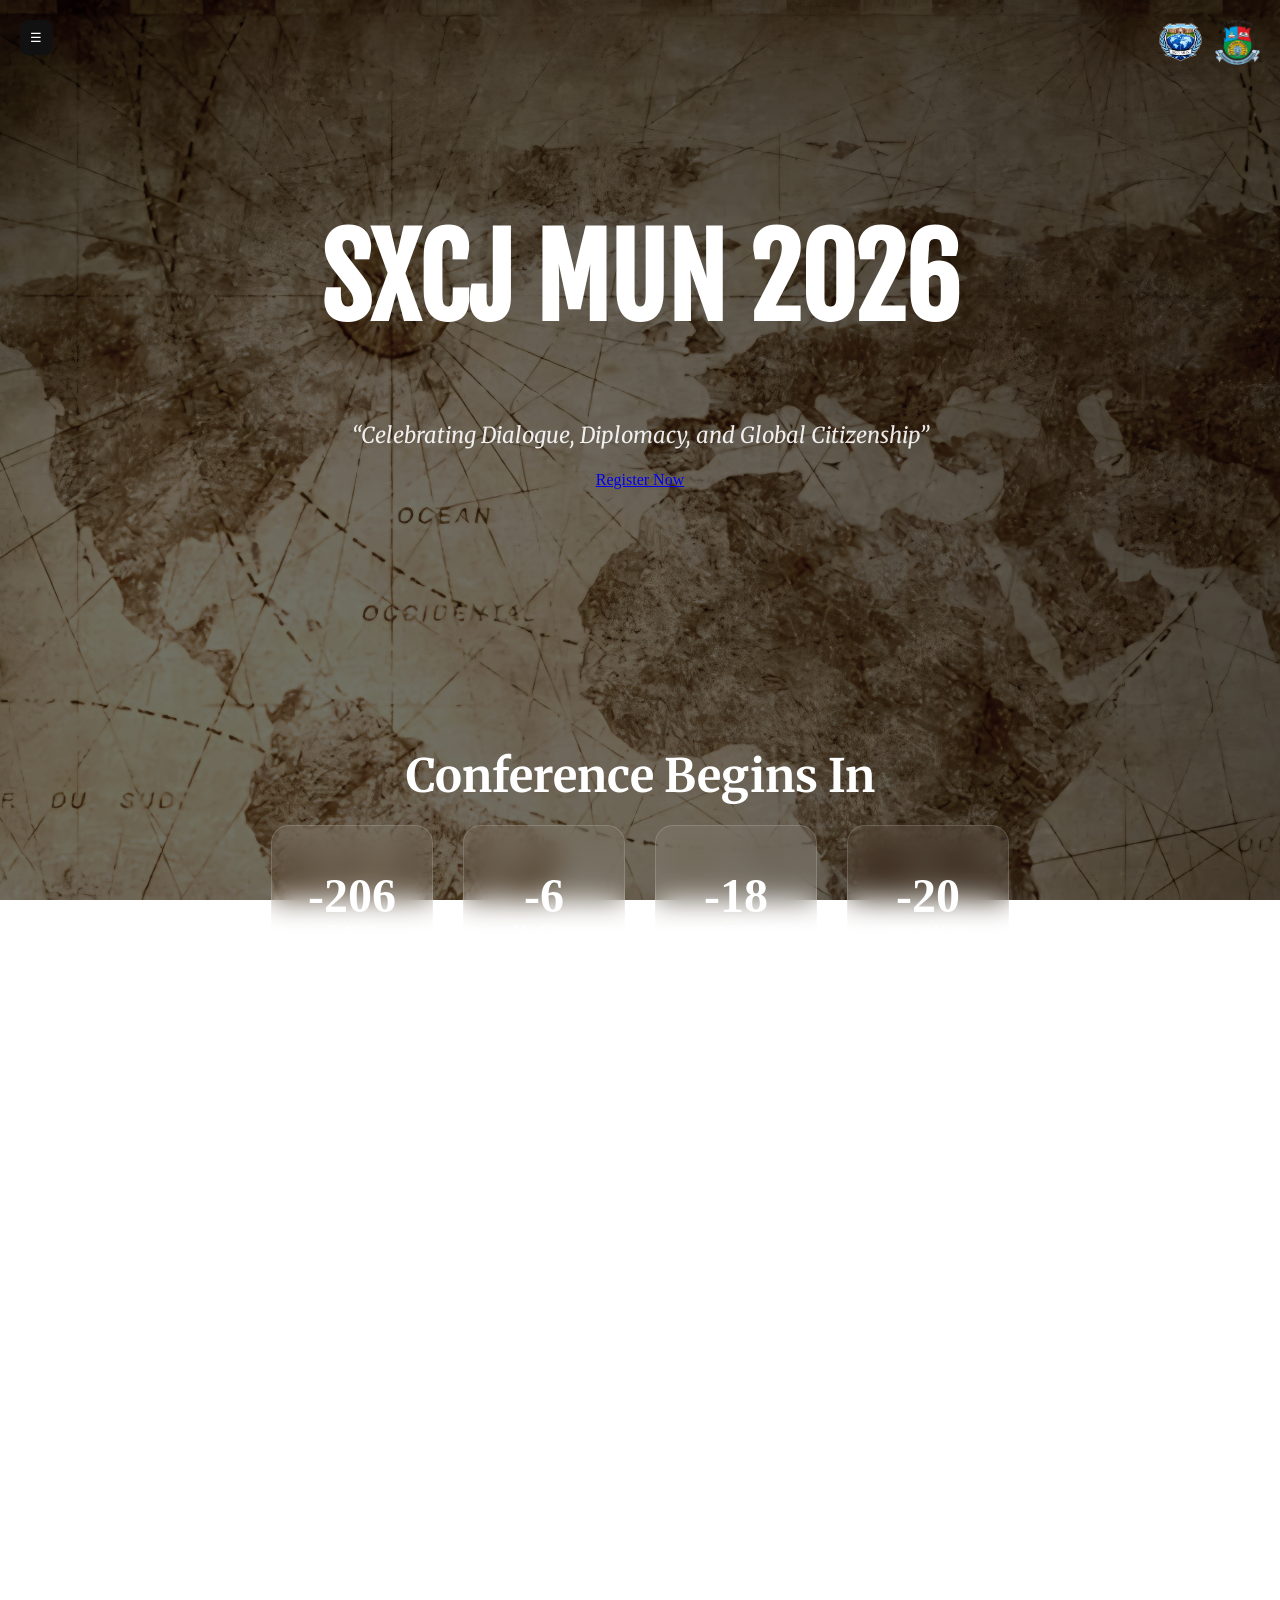
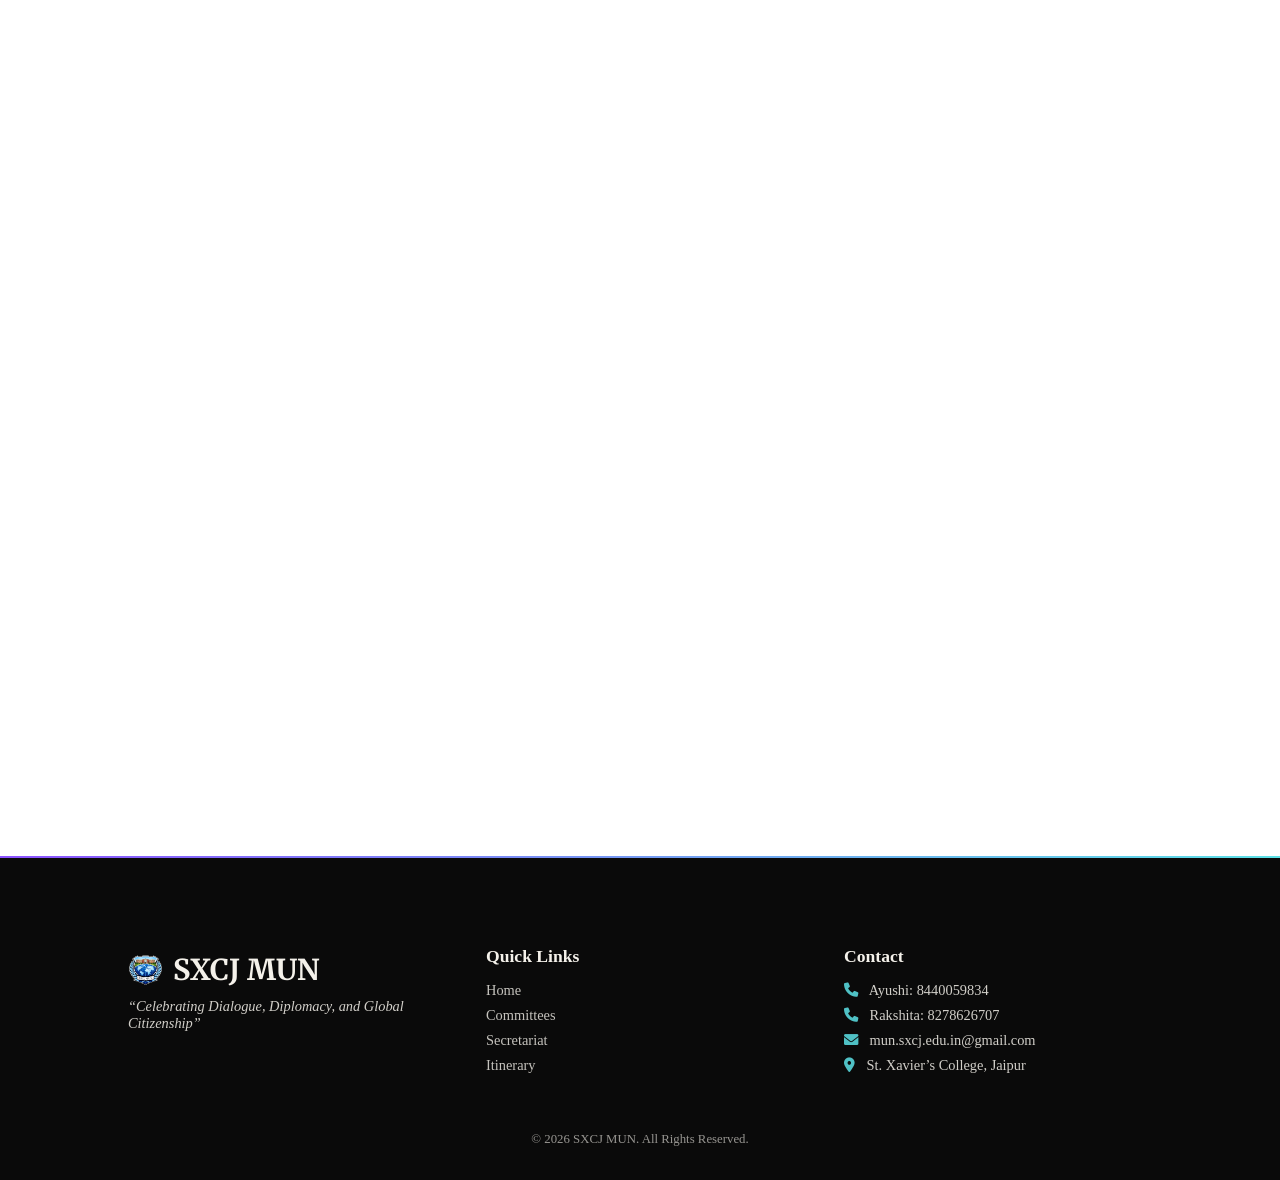
==== commit 7cba005b: "Add files via upload" ====
--- a/index.html
+++ b/index.html
@@ -243,7 +243,7 @@
   <a href="itinerary.html"><i class="fas fa-clock"></i> Itinerary</a>
 
   <!-- REGISTER BUTTON -->
-  <a href="https://forms.gle/abc123xyz" target="_blank" class="sidebar-btn">
+  <a href="https://docs.google.com/forms/d/e/1FAIpQLSdlJamTbnKVE34W9BVO3hdMJzAVRYBx2tuctenQgFwWCLXRKw/viewform?usp=publish-editor" target="_blank" class="sidebar-btn">
     Register Now
   </a>
 </div>
@@ -254,7 +254,7 @@
 <header>
   <h1>SXCJ MUN 2026</h1>
   <p>“Celebrating Dialogue, Diplomacy, and Global Citizenship”</p>
-  <a href="https://forms.gle/abc123xyz" class="btn" target="_blank">
+  <a href="https://docs.google.com/forms/d/e/1FAIpQLSdlJamTbnKVE34W9BVO3hdMJzAVRYBx2tuctenQgFwWCLXRKw/viewform?usp=publish-editor" target="_blank">
   Register Now
   </a>
 </header>
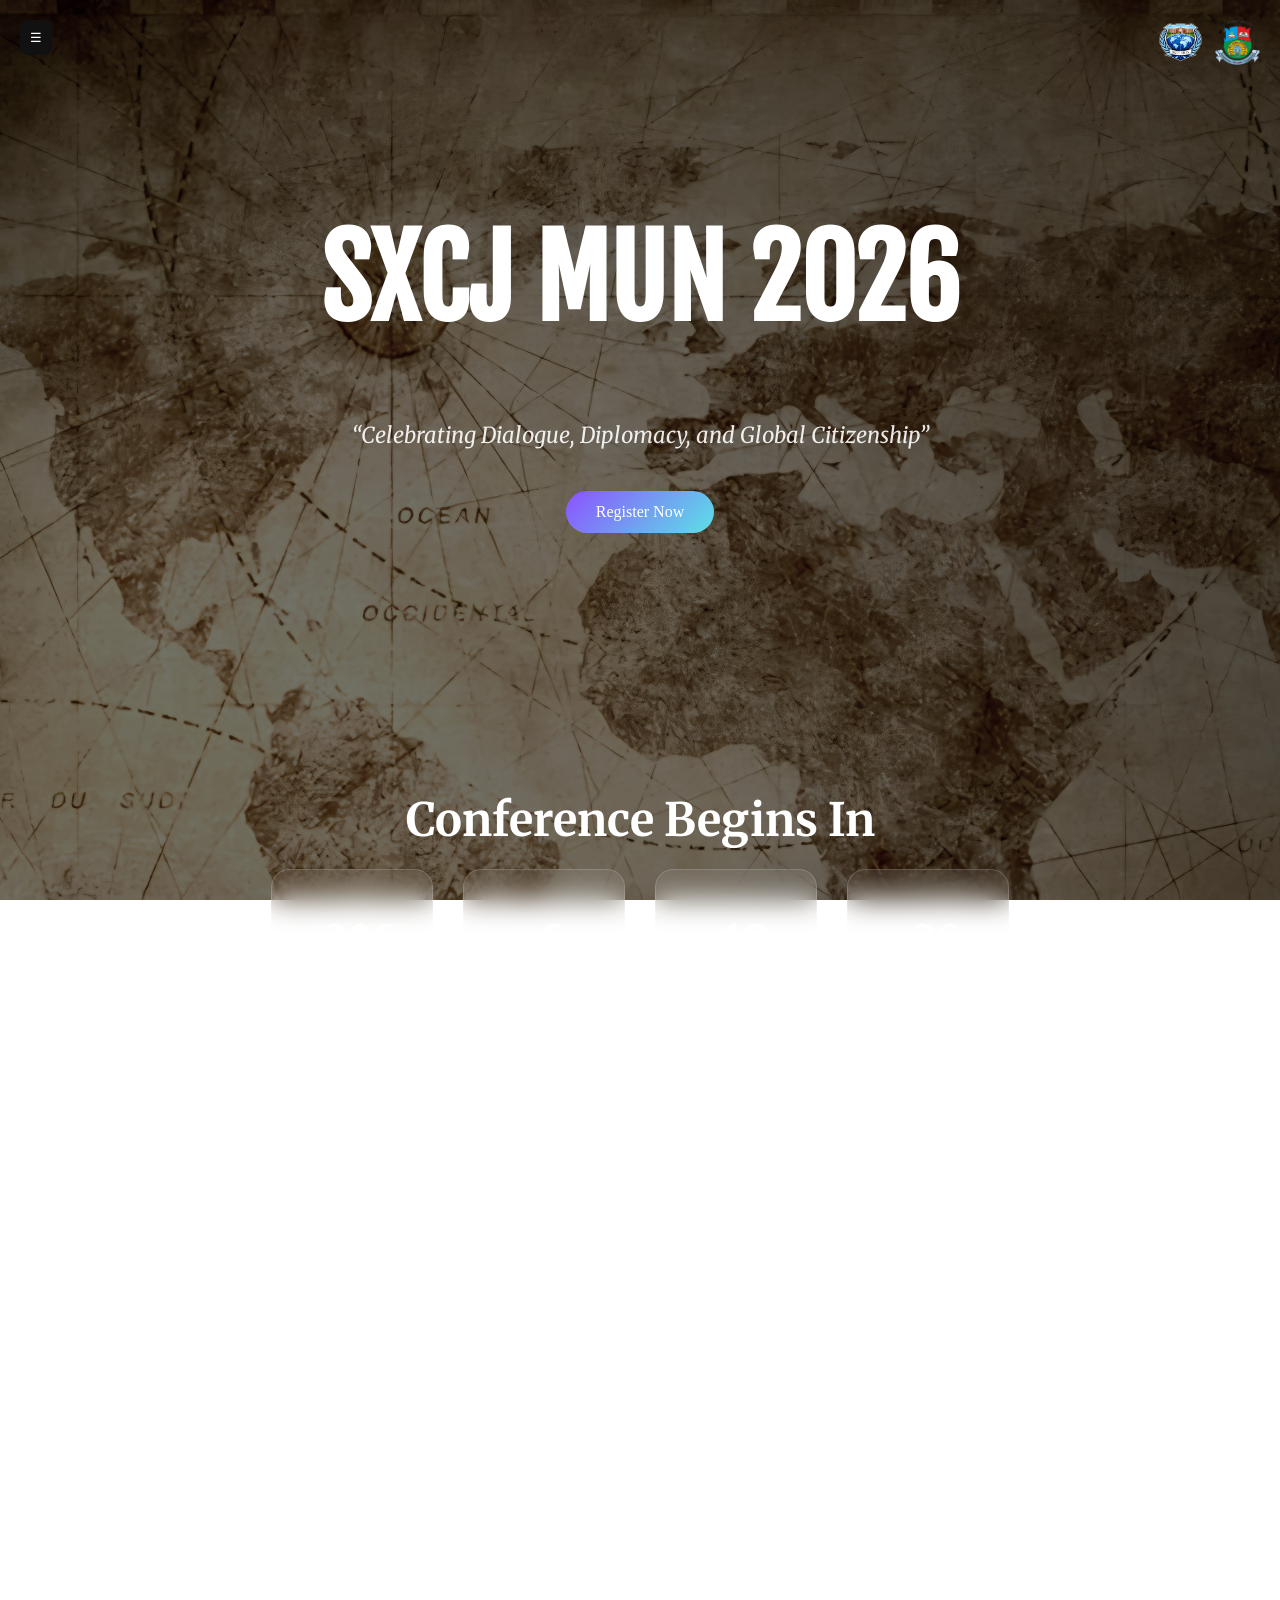
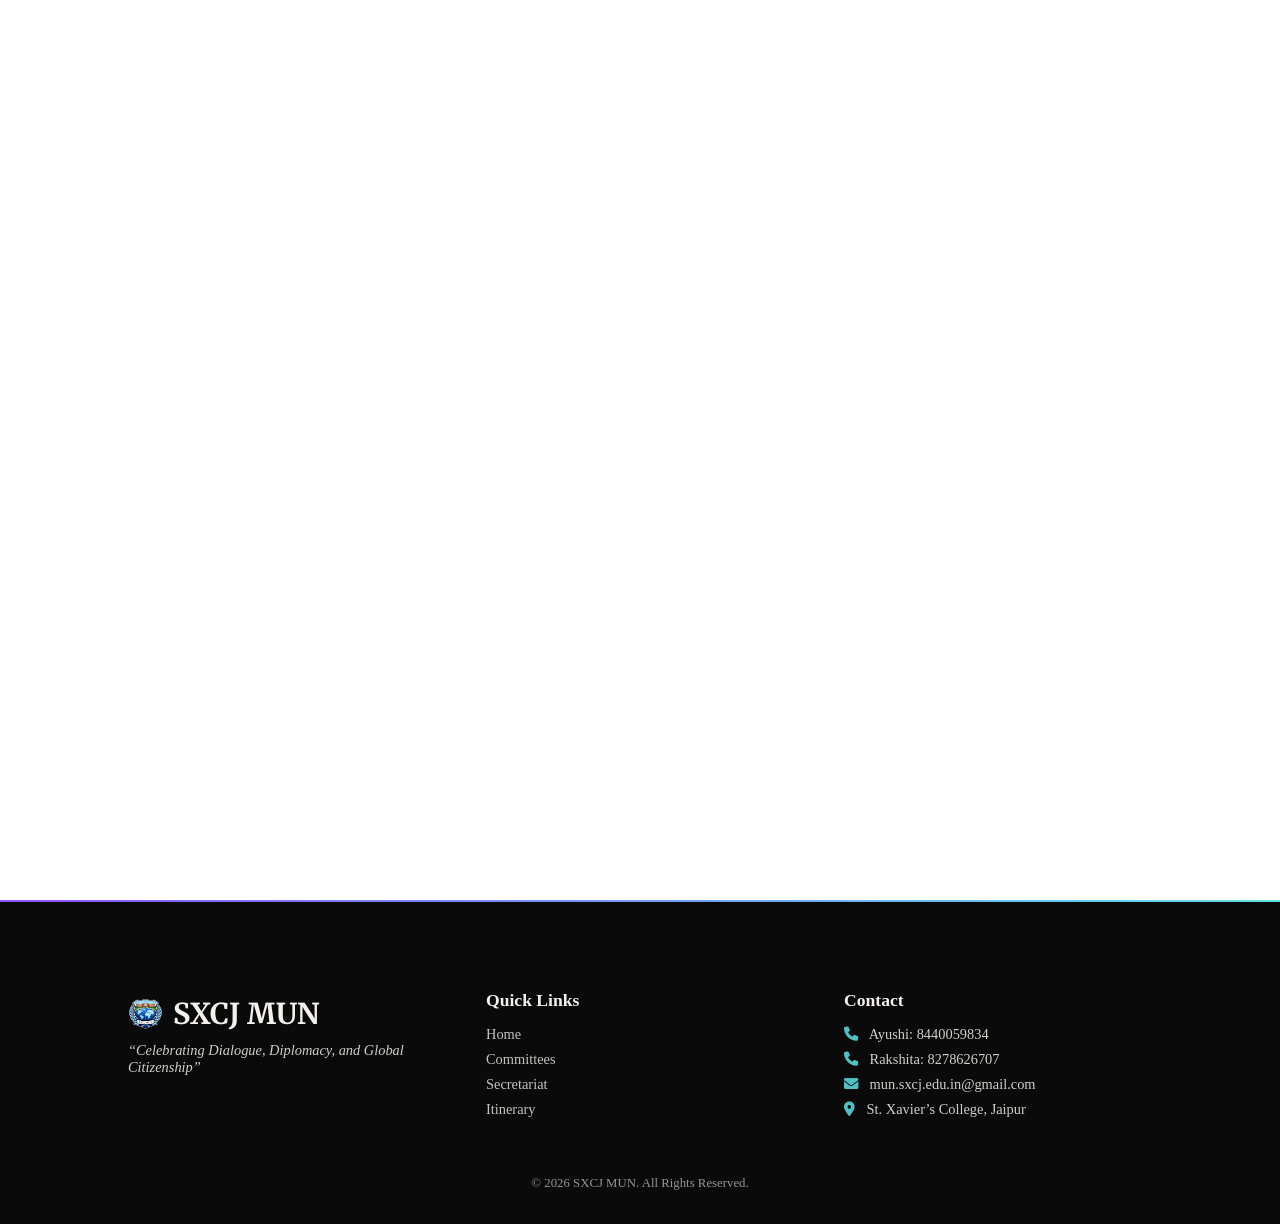
==== commit 3ed7375a: "Add files via upload" ====
--- a/index.html
+++ b/index.html
@@ -254,7 +254,7 @@
 <header>
   <h1>SXCJ MUN 2026</h1>
   <p>“Celebrating Dialogue, Diplomacy, and Global Citizenship”</p>
-  <a href="https://docs.google.com/forms/d/e/1FAIpQLSdlJamTbnKVE34W9BVO3hdMJzAVRYBx2tuctenQgFwWCLXRKw/viewform?usp=publish-editor" target="_blank">
+  <a href="https://docs.google.com/forms/d/e/1FAIpQLSdlJamTbnKVE34W9BVO3hdMJzAVRYBx2tuctenQgFwWCLXRKw/viewform?usp=publish-editor" target="_blank" class="btn">
   Register Now
   </a>
 </header>
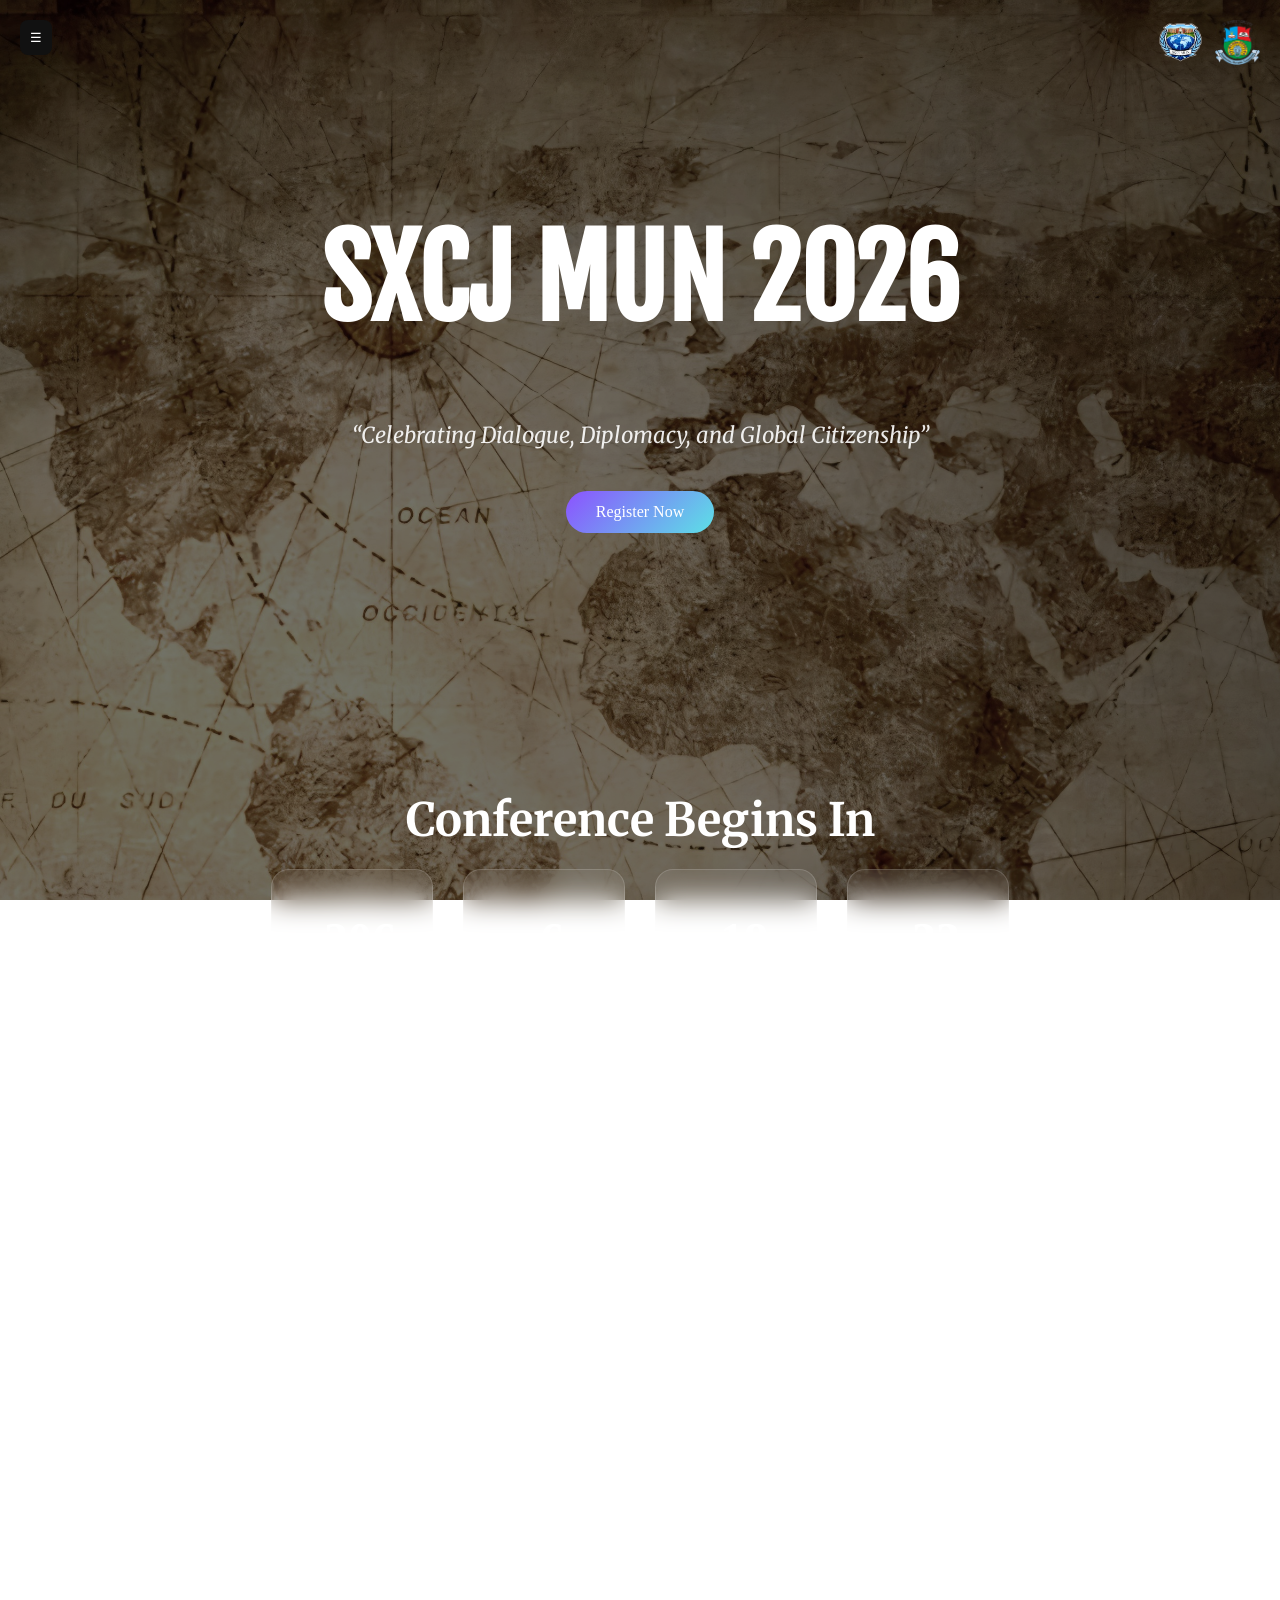
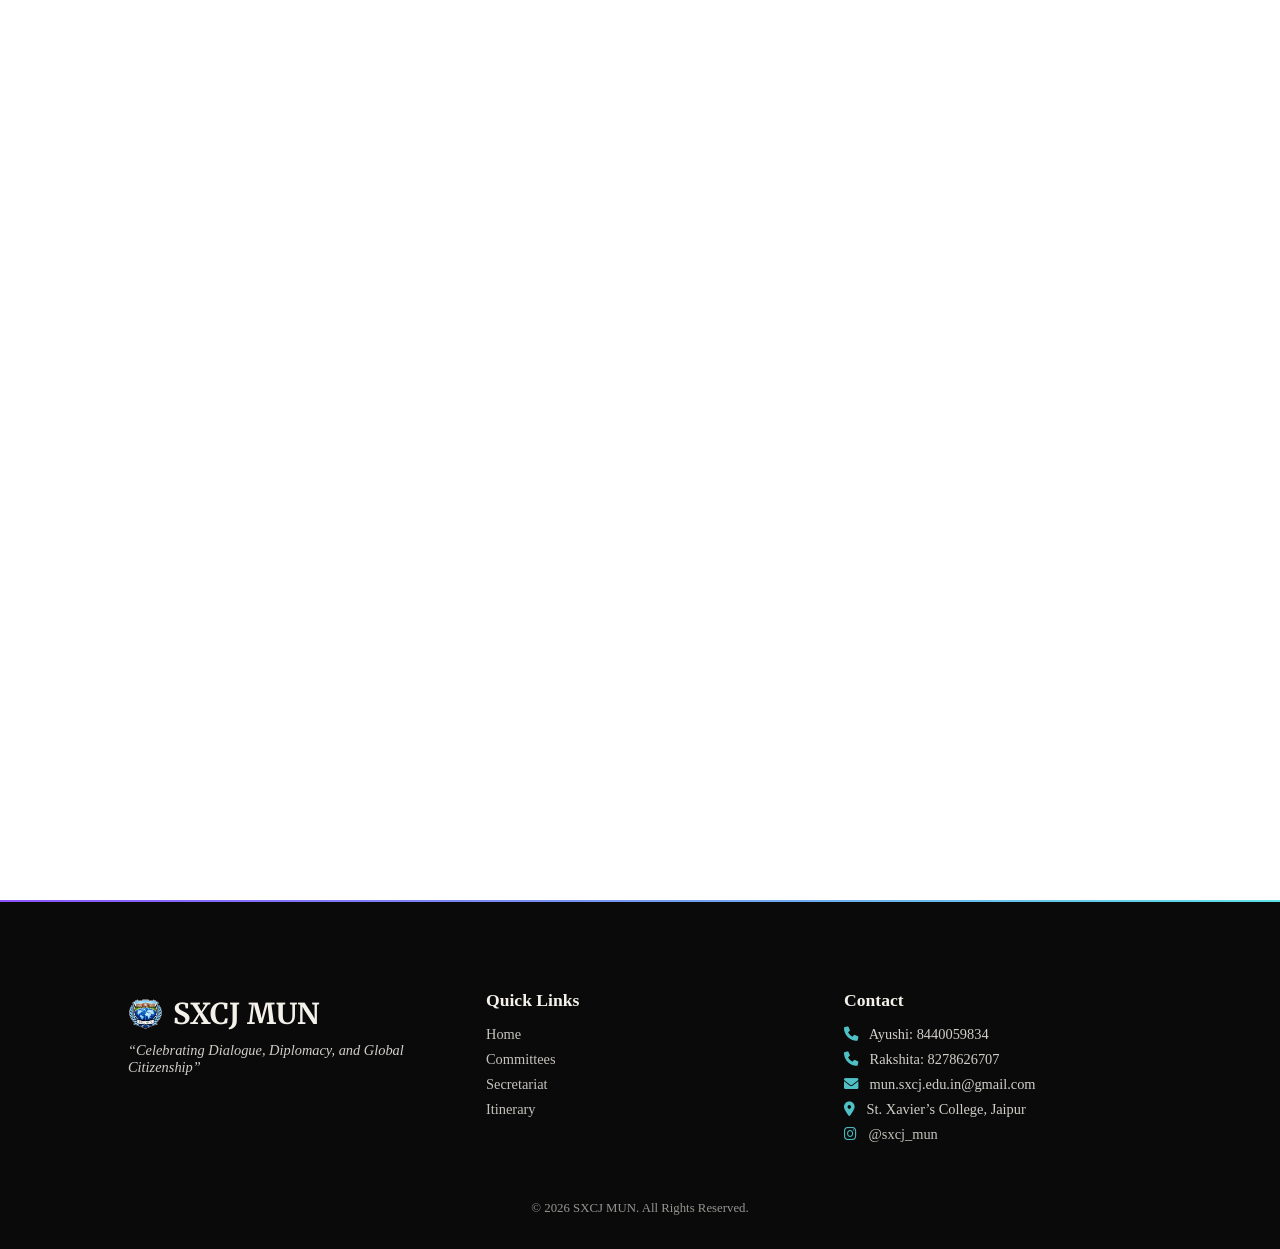
==== commit df99ee8e: "Update index.html" ====
--- a/index.html
+++ b/index.html
@@ -336,6 +336,9 @@
       <p><i class="fas fa-phone"></i> Rakshita: 8278626707</p>
       <p><i class="fas fa-envelope"></i> mun.sxcj.edu.in@gmail.com</p>
       <p><i class="fas fa-map-marker-alt"></i> St. Xavier’s College, Jaipur</p>
+      <a href="https://instagram.com/sxcj_mun" target="_blank" class="insta">
+        <i class="fab fa-instagram"></i> @sxcj_mun
+      </a>
     </div>
 
   </div>
@@ -366,4 +369,4 @@
 </script>
 
 </body>
-</html>+</html>
--- a/style.css
+++ b/style.css
@@ -103,7 +103,7 @@
   padding: 40px 20px;
   transform: translateX(-100%);
   transition: 0.3s ease;
-  z-index: 1000;
+  z-index: 5000;
 }
 
 .sidebar.active {
@@ -143,7 +143,7 @@
   position: fixed;
   top: 20px;
   left: 20px;
-  z-index: 2000;
+  z-index: 6000;
   background: #111;
   color: white;
   border: none;
@@ -163,7 +163,7 @@
   opacity: 0;
   pointer-events: none;
   transition: 0.3s;
-  z-index: 999;
+  z-index: 4000;
 }
 
 .overlay.active {
@@ -274,4 +274,4 @@
 
 .sidebar-btn:hover::after {
   left: 100%;
-}+}
